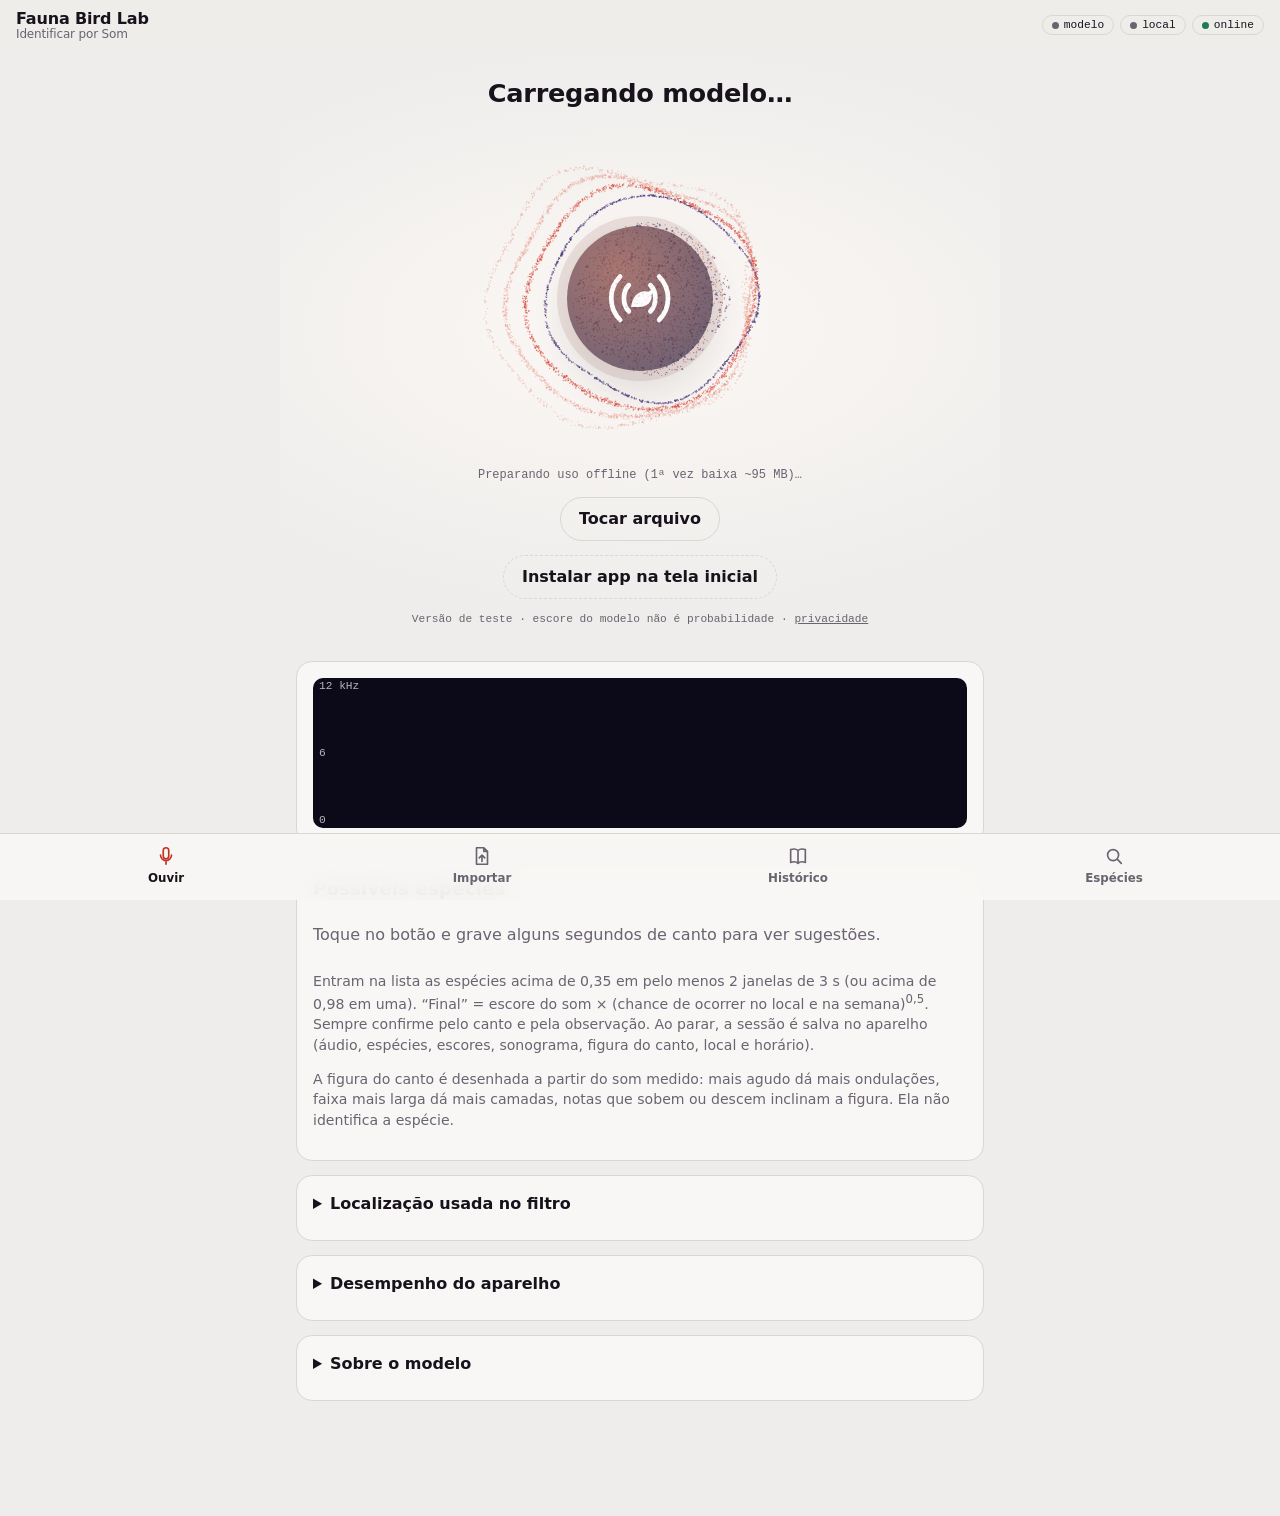
==== app/index.html @ 76ce2ef9 "Arquivos publicados sem conversão de fim de linha Co-Authored-By: Claude Opus 5.5 <noreply@anthropic" ====
<!doctype html>
<html lang="pt-BR">
<head>
<meta charset="utf-8">
<meta name="viewport" content="width=device-width, initial-scale=1, viewport-fit=cover">
<meta name="theme-color" content="#04060A" media="(prefers-color-scheme: dark)">
<meta name="theme-color" content="#EEEDEB" media="(prefers-color-scheme: light)">
<title>Fauna Bird Lab</title>
<link rel="manifest" href="manifest.webmanifest">
<link rel="icon" href="icone.svg" type="image/svg+xml">
<link rel="apple-touch-icon" href="icone-192.png">
<link rel="stylesheet" href="app.css">
</head>
<body>
<svg width="0" height="0" style="position:absolute" aria-hidden="true">
  <defs>
    <symbol id="marca" viewBox="0 0 64 64"><g fill="none" stroke="currentColor" stroke-width="4.4" stroke-linecap="round"><path d="M22 44c-6-6-6-18 0-24"/><path d="M14 52C3 41 3 23 14 12"/><path d="M42 20c6 6 6 18 0 24"/><path d="M50 12c11 11 11 29 0 40"/></g><path d="M25 36c2-8 9-12 15-10l5-3-2 6c1 6-4 11-11 11h-8z" fill="currentColor"/></symbol>
    <symbol id="i-ouvir" viewBox="0 0 24 24"><path d="M12 3a3 3 0 0 0-3 3v6a3 3 0 0 0 6 0V6a3 3 0 0 0-3-3zM6 11a6 6 0 0 0 12 0M12 17v4" fill="none" stroke="currentColor" stroke-width="1.8" stroke-linecap="round"/></symbol>
    <symbol id="i-arq" viewBox="0 0 24 24"><path d="M6 3h8l4 4v14H6zM14 3v4h4M9 14l3-3 3 3M12 11v7" fill="none" stroke="currentColor" stroke-width="1.8" stroke-linecap="round" stroke-linejoin="round"/></symbol>
    <symbol id="i-livro" viewBox="0 0 24 24"><path d="M4 5c3-1 6-1 8 1 2-2 5-2 8-1v14c-3-1-6-1-8 1-2-2-5-2-8-1zM12 6v14" fill="none" stroke="currentColor" stroke-width="1.8" stroke-linejoin="round"/></symbol>
    <symbol id="i-busca" viewBox="0 0 24 24"><circle cx="11" cy="11" r="6" fill="none" stroke="currentColor" stroke-width="1.8"/><path d="M16 16l4 4" stroke="currentColor" stroke-width="1.8" stroke-linecap="round"/></symbol>
  </defs>
</svg>

<header class="topo">
  <div class="nome">Fauna Bird Lab<small id="subtitulo">Identificar por Som</small></div>
  <div class="chips">
    <span class="chip" id="chip-modelo"><i></i>modelo</span>
    <span class="chip" id="chip-local"><i></i>local</span>
    <span class="chip" id="chip-rede"><i></i>rede</span>
  </div>
</header>

<main>
  <!-- ============ OUVIR ============ -->
  <div class="aba" id="aba-som">
    <section class="ouvir">
      <p class="chamada" id="chamada">Carregando modelo…</p>
      <p class="palpite" id="palpite" aria-live="polite"></p>
      <div class="orbe" id="orbe">
        <canvas id="figura" aria-hidden="true"></canvas>
        <span class="anel-o"></span><span class="anel-o"></span><span class="anel-o"></span>
        <button class="bt-ouvir" id="btn-gravar" disabled aria-label="Carregando modelo…">
          <svg class="ic-marca" aria-hidden="true"><use href="#marca"/></svg>
          <span class="ic-parar" aria-hidden="true"></span>
        </button>
      </div>
      <p class="estado mono" id="estado">—</p>
      <p class="salvo" id="salvo" hidden></p>
      <div class="controles centro">
        <label class="btn" id="btn-arquivo">Tocar arquivo<input type="file" id="arquivo" accept="audio/*,video/*" hidden></label>
      </div>
      <button class="btn instalar" id="btn-instalar" hidden>Instalar app na tela inicial</button>
      <p class="aviso-exp">Versão de teste · escore do modelo não é probabilidade · <a href="privacidade.html">privacidade</a></p>
    </section>

    <section class="cartao">
      <div class="espectro">
        <canvas id="espectro" aria-label="Espectrograma ao vivo, 0 a 12 kHz"></canvas>
        <div class="eixo"><span>12 kHz</span><span>6</span><span>0</span></div>
      </div>
    </section>

    <section class="cartao">
      <h2>Possíveis espécies</h2>
      <ol class="lista" id="lista"><li class="vazio">Toque no botão e grave alguns segundos de canto para ver sugestões.</li></ol>
      <p class="suave">Entram na lista as espécies acima de 0,35 em pelo menos 2 janelas de 3 s (ou acima de 0,98 em uma).
        “Final” = escore do som × (chance de ocorrer no local e na semana)<sup>0,5</sup>. Sempre confirme pelo canto e pela observação.
        Ao parar, a sessão é salva no aparelho (áudio, espécies, escores, sonograma, figura do canto, local e horário).</p>
      <p class="suave">A figura do canto é desenhada a partir do som medido: mais agudo dá mais ondulações, faixa mais larga dá mais camadas,
        notas que sobem ou descem inclinam a figura. Ela não identifica a espécie.</p>
    </section>
  </div>

  <!-- ============ IMPORTAR ============ -->
  <div class="aba" id="aba-importar" hidden>
    <section class="cartao">
      <h2>Importar gravações</h2>
      <p class="suave">MP3, WAV, M4A, FLAC (e outros que o navegador abrir). Cada arquivo é convertido para 32 kHz mono,
        analisado em janelas de 3 s (passo 1 s) e salvo no histórico. Se o nome do arquivo tiver o nome científico
        (ex.: <span class="mono">Pitangus_sulphuratus_XC248804.mp3</span>) ou o nome popular, ele vira o <b>rótulo provisório</b>
        e entra no cálculo de TOP-1/3/5.</p>
      <div class="controles">
        <label class="btn primario grande">Escolher arquivos<input type="file" id="importar" accept="audio/*,.mp3,.wav,.m4a,.flac,.ogg,.opus" multiple hidden></label>
      </div>
      <p class="estado mono" id="estado-importar">—</p>
    </section>
    <section class="cartao" id="relatorio" hidden>
      <h2>Relatório</h2>
      <div id="metricas"></div>
      <div class="tabela"><table id="tabela-relatorio"></table></div>
      <div class="controles">
        <button class="btn" id="btn-csv">Baixar CSV</button>
        <button class="btn" id="btn-json">Baixar JSON</button>
        <button class="btn" id="btn-relatorio-todos">Somar todos os importados</button>
      </div>
    </section>
  </div>

  <!-- ============ HISTÓRICO ============ -->
  <div class="aba" id="aba-historico" hidden>
    <section class="cartao" id="detalhe" hidden></section>
    <section class="cartao">
      <h2>Sessões salvas</h2>
      <p class="suave" id="espaco">—</p>
      <button class="btn" id="btn-planilha">Exportar para a planilha Merlin × Bird Lab (CSV)</button>
      <ol class="historico" id="historico"></ol>
    </section>
  </div>

  <!-- ============ ESPÉCIES ============ -->
  <div class="aba" id="aba-especies" hidden>
    <section class="cartao">
      <h2>Espécies</h2>
      <input id="busca-especie" class="busca" type="search" placeholder="nome popular ou científico (ex.: bem-te-vi)" autocomplete="off">
      <ul class="resultados" id="resultados-busca"></ul>
      <p class="suave">Fotos e sons de fontes abertas (iNaturalist e Wikimedia Commons), sempre com autor e licença.
        As fichas abertas com internet ficam guardadas para usar sem sinal. WikiAves e xeno-canto abrem no site deles.</p>
    </section>
    <section class="cartao" id="ficha-especie" hidden></section>
  </div>

  <details class="cartao">
    <summary>Localização usada no filtro</summary>
    <p id="local-texto" class="suave">—</p>
    <div class="linha">
      <label>Latitude <input id="lat" inputmode="decimal" placeholder="-16.68"></label>
      <label>Longitude <input id="lon" inputmode="decimal" placeholder="-49.25"></label>
    </div>
    <div class="linha">
      <button class="btn" id="btn-gps">Usar GPS</button>
      <button class="btn" id="btn-manual">Usar estes valores</button>
      <button class="btn" id="btn-sem-local">Sem filtro de local</button>
    </div>
  </details>

  <details class="cartao" id="cartao-desempenho">
    <summary>Desempenho do aparelho</summary>
    <p class="suave">Mede quanto tempo o modelo leva por janela de 3 s neste aparelho (ao vivo e importando), a memória e o espaço usados.
      Usa som sintético: mede velocidade, não acerto. Leva cerca de 1 minuto; deixe a tela ligada.</p>
    <div class="controles">
      <button class="btn primario" id="btn-medir">Medir agora</button>
      <button class="btn" id="btn-medir-copiar" hidden>Copiar resultado</button>
      <button class="btn" id="btn-medir-baixar" hidden>Baixar JSON</button>
    </div>
    <p class="estado mono" id="estado-medir">—</p>
    <div class="tabela"><table id="tabela-medir"></table></div>
  </details>

  <details class="cartao">
    <summary>Sobre o modelo</summary>
    <p class="suave">BirdNET+ V3.0-preview3.1 (9.789 espécies) e Geomodelo V3.0.4 · K. Lisa Yang Center for Conservation
      Bioacoustics (Cornell) e Chemnitz University of Technology · pesos sob Apache-2.0, distribuídos no
      <a href="https://github.com/birdnet-team/birdnet-live-app">birdnet-live-app</a>. Nomes em português da taxonomia do mesmo projeto.
      Roda no aparelho com ONNX Runtime Web (MIT); nenhum som sai do celular sem você mandar.</p>
    <p class="suave">Fauna Bird Lab · versão de teste <span id="versao-app"></span> · <a href="privacidade.html">Aviso de privacidade</a> ·
      <a href="creditos.html">Créditos e licenças</a> · contato: agrofort.projetos@gmail.com</p>
  </details>
</main>

<nav class="abas" role="tablist">
  <button role="tab" data-aba="som" aria-selected="true"><svg aria-hidden="true"><use href="#i-ouvir"/></svg>Ouvir</button>
  <button role="tab" data-aba="importar" aria-selected="false"><svg aria-hidden="true"><use href="#i-arq"/></svg>Importar</button>
  <button role="tab" data-aba="historico" aria-selected="false"><svg aria-hidden="true"><use href="#i-livro"/></svg>Histórico</button>
  <button role="tab" data-aba="especies" aria-selected="false"><svg aria-hidden="true"><use href="#i-busca"/></svg>Espécies</button>
</nav>
<dialog id="envio-pesquisa" class="dialogo"></dialog>
<script type="module" src="app.js"></script>
</body>
</html>
---- app/app.css ----
/* Fauna Bird Lab 0.6 · tela de um botão e figura do canto.
   Escuro (padrão) = noite de campo: partículas ciano e ouro sobre preto, bom para tela OLED.
   Claro = papel com orbitais: vermelho e violeta. Fontes do sistema (o app roda offline). */
:root {
  --fundo: #04060A; --cartao: #0B1018; --cartao2: #101826; --borda: #1B2636; --texto: #E4ECF5; --suave: #8494AA;
  --pri: #2F7BF0; --pri2: #0B3DB5; --vivo: #4FD2F2; --sobre-pri: #FFFFFF;
  --ok: #5FD39A; --aviso: #E8C45C; --iris: #F07A5E;
  --p1: #2C63E0; --p2: #4FD2F2; --p3: #E8C45C; --modo: escuro;
  --halo-a: #0C2C72; --halo-b: #04060A; --sombra: rgba(0,0,0,.55);
  --raio: 16px;
  --f-titulo: "Segoe UI Variable Display", "SF Pro Display", "Roboto Flex", system-ui, sans-serif;
  --f-texto: system-ui, "Segoe UI", Roboto, sans-serif;
  --f-mono: ui-monospace, "Cascadia Mono", "Roboto Mono", Consolas, monospace;
  color-scheme: dark;
}
@media (prefers-color-scheme: light) {
  :root {
    --fundo: #EEEDEB; --cartao: #F8F7F5; --cartao2: #F1EEEA; --borda: #DAD6D1; --texto: #17121B; --suave: #6A6370;
    --pri: #D8392B; --pri2: #3A2470; --vivo: #C2321F; --sobre-pri: #FFFFFF;
    --ok: #1F7A55; --aviso: #8A6410; --iris: #B8321F;
    --p1: #E5826F; --p2: #D8392B; --p3: #3A2470; --modo: claro;
    --halo-a: #FBF7F4; --halo-b: #EEEDEB; --sombra: rgba(40,20,30,.16);
    color-scheme: light;
  }
}
* { box-sizing: border-box; }
body { margin: 0; background: var(--fundo); color: var(--texto); font: 16px/1.45 var(--f-texto);
  padding-bottom: calc(76px + env(safe-area-inset-bottom, 0px)); }
button, input, select, textarea { font: inherit; color: inherit; }
:focus-visible { outline: 3px solid var(--vivo); outline-offset: 2px; }
.mono { font-family: var(--f-mono); font-size: .85em; }
h2 { font-family: var(--f-titulo); font-size: 1.15rem; font-weight: 700; margin: 0 0 .6em; }
a { color: var(--vivo); }

/* topo */
header.topo { display: flex; align-items: center; gap: 10px; padding: calc(10px + env(safe-area-inset-top, 0px)) 16px 10px;
  background: color-mix(in srgb, var(--fundo) 86%, transparent); backdrop-filter: blur(10px); position: sticky; top: 0; z-index: 5; }
header.topo .nome { font-family: var(--f-titulo); font-weight: 800; line-height: 1.1; letter-spacing: -.01em; white-space: nowrap; }
header.topo .nome small { display: block; font-family: var(--f-texto); font-weight: 400; font-size: .75rem; color: var(--suave); }
.chips { margin-left: auto; display: flex; gap: 6px; flex-wrap: wrap; justify-content: flex-end; }
.chip { font: .7rem var(--f-mono); display: inline-flex; align-items: center; gap: 5px; padding: 3px 9px; border-radius: 99px;
  border: 1px solid var(--borda); color: var(--texto); }
.chip i { width: 7px; height: 7px; border-radius: 50%; background: var(--suave); }
.chip.ok i { background: var(--ok); } .chip.aviso i { background: var(--aviso); } .chip.erro i { background: var(--iris); }

main { max-width: 720px; margin: 0 auto; padding: 4px 16px 24px; }
.cartao { background: var(--cartao); border: 1px solid var(--borda); border-radius: var(--raio); padding: 16px; margin-bottom: 14px; }
summary { cursor: pointer; font-weight: 600; min-height: 32px; }
.suave { color: var(--suave); font-size: .88rem; }

/* ===== tela Ouvir ===== */
.ouvir { display: flex; flex-direction: column; align-items: center; gap: 4px; padding: 18px 0 22px; margin: 0 -16px 14px;
  background: radial-gradient(110% 70% at 50% 46%, var(--halo-a), var(--halo-b) 72%); }
.chamada { font: 800 1.6rem/1.15 var(--f-titulo); letter-spacing: -.01em; text-align: center; margin: 6px 16px 0; text-wrap: balance; }
.palpite { font: .82rem var(--f-mono); color: var(--vivo); min-height: 1.3em; margin: 0 16px; text-align: center; }
.orbe { position: relative; width: min(330px, 92vw); aspect-ratio: 1; display: flex; align-items: center; justify-content: center; }
.orbe canvas { position: absolute; inset: -6%; width: 112%; height: 112%; pointer-events: none; }
.bt-ouvir { position: relative; width: 44%; aspect-ratio: 1; border-radius: 50%; border: 0; cursor: pointer;
  background: radial-gradient(circle at 35% 30%, var(--pri), var(--pri2)); color: var(--sobre-pri);
  display: flex; align-items: center; justify-content: center;
  box-shadow: 0 0 0 10px color-mix(in srgb, var(--pri) 18%, transparent), 0 18px 40px var(--sombra);
  transition: transform .35s cubic-bezier(.3,.7,.2,1); -webkit-tap-highlight-color: transparent; }
.bt-ouvir:hover { transform: scale(1.04); }
.bt-ouvir:disabled { cursor: wait; filter: saturate(.4); opacity: .75; }
.bt-ouvir .ic-marca { width: 52%; height: 52%; }
.bt-ouvir .ic-parar { display: none; width: 28%; height: 28%; border-radius: 6px; background: currentColor; }
.bt-ouvir.parar .ic-marca { display: none; }
.bt-ouvir.parar .ic-parar { display: block; }
.orbe.ouvindo .bt-ouvir { animation: pulsa 1.1s ease-in-out infinite; }
@keyframes pulsa { 50% { transform: scale(.94); } }
.anel-o { position: absolute; left: 28%; top: 28%; width: 44%; height: 44%; border-radius: 50%; border: 1.5px solid var(--vivo);
  opacity: 0; pointer-events: none; }
.orbe.ouvindo .anel-o { animation: onda 2.2s ease-out infinite; }
.orbe.ouvindo .anel-o:nth-of-type(2) { animation-delay: .73s; }
.orbe.ouvindo .anel-o:nth-of-type(3) { animation-delay: 1.46s; }
@keyframes onda { 0% { opacity: .8; transform: scale(1); } 100% { opacity: 0; transform: scale(2.1); } }
.ouvir .estado { text-align: center; margin: 0 16px; font-size: .75rem; }
.ouvir .salvo { text-align: center; margin: 4px 16px 0; }
.controles.centro { justify-content: center; margin-top: 8px; }
.aviso-exp { font: .7rem var(--f-mono); color: var(--suave); margin: 10px 16px 0; text-align: center; }

.espectro { position: relative; height: 150px; border-radius: 10px; overflow: hidden; }
.espectro canvas { width: 100%; height: 100%; display: block; }
.eixo { position: absolute; top: 0; bottom: 0; left: 6px; display: flex; flex-direction: column; justify-content: space-between;
  font: .7rem var(--f-mono); color: rgba(255,255,255,.7); padding: 2px 0; pointer-events: none; }

.controles { display: flex; gap: 10px; margin-top: 12px; flex-wrap: wrap; }
.btn { border: 1.5px solid var(--borda); background: transparent; color: var(--texto); border-radius: 999px; padding: 9px 18px;
  font-weight: 600; cursor: pointer; min-height: 44px; display: inline-flex; align-items: center; justify-content: center; }
.btn:hover { border-color: var(--suave); }
.btn.primario { background: var(--pri); border-color: var(--pri); color: var(--sobre-pri); }
.btn.grande { flex: 1; font-size: 1.05rem; }
.btn.parar { background: var(--iris); border-color: var(--iris); }
.btn:disabled { opacity: .55; cursor: wait; }
.estado { margin: 10px 0 0; color: var(--suave); min-height: 1.3em; }

/* lista de espécies */
.lista { list-style: none; margin: 0; padding: 0; }
.lista li { display: grid; grid-template-columns: 1fr auto; gap: 2px 10px; padding: 10px 0; border-top: 1px solid var(--borda); }
.lista li:first-child { border-top: 0; }
.lista li:first-child:not(.vazio) .nome { font: 800 1.3rem var(--f-titulo); }
.lista li:first-child:not(.vazio) .escore { color: var(--vivo); }
.lista .vazio { display: block; color: var(--suave); }
.lista .nome { font-weight: 700; }
.lista .cient { font-style: italic; color: var(--suave); font-size: .9rem; grid-column: 1; }
.lista .escore { grid-row: 1 / span 2; grid-column: 2; text-align: right; font: 600 1.1rem var(--f-mono); font-variant-numeric: tabular-nums; }
.lista .barra { grid-column: 1 / -1; height: 6px; background: var(--borda); border-radius: 3px; overflow: hidden; }
.lista .barra b { display: block; height: 100%; background: linear-gradient(90deg, var(--p1), var(--p2)); border-radius: 3px; }
.lista .detalhe { grid-column: 1 / -1; font-size: .78rem; color: var(--suave); }
.lista .ativa .nome::after { content: "ouvindo agora"; margin-left: 8px; font: 600 .68rem var(--f-texto); color: var(--fundo);
  background: var(--vivo); padding: 1px 7px; border-radius: 99px; vertical-align: middle; }
.lista .fora .detalhe { color: var(--iris); }

.linha { display: flex; gap: 10px; flex-wrap: wrap; margin-top: 8px; }
.linha label { display: flex; flex-direction: column; font-size: .85rem; flex: 1; min-width: 130px; }
.linha input { padding: 8px; border: 1px solid var(--borda); border-radius: 10px; background: var(--fundo); }

/* abas: barra de ícones no rodapé */
.abas { position: fixed; left: 0; right: 0; bottom: 0; z-index: 6; display: flex;
  background: color-mix(in srgb, var(--cartao) 92%, transparent); backdrop-filter: blur(12px); border-top: 1px solid var(--borda);
  padding: 6px max(8px, env(safe-area-inset-right, 0px)) calc(8px + env(safe-area-inset-bottom, 0px)) max(8px, env(safe-area-inset-left, 0px)); }
.abas button { flex: 1; min-height: 52px; border: 0; background: none; cursor: pointer; color: var(--suave);
  display: flex; flex-direction: column; align-items: center; justify-content: center; gap: 3px; font-size: .74rem; font-weight: 600; }
.abas button svg { width: 22px; height: 22px; }
.abas button[aria-selected="true"] { color: var(--texto); }
.abas button[aria-selected="true"] svg { color: var(--vivo); }
.salvo { margin: 8px 0 0; font-size: .9rem; }

/* relatório */
.tabela { overflow-x: auto; margin: 10px 0; }
table { border-collapse: collapse; width: 100%; font-size: .85rem; }
th, td { border-bottom: 1px solid var(--borda); padding: 6px 8px; text-align: left; vertical-align: top; }
th { color: var(--suave); font-weight: 600; }
table.metricas { margin: 8px 0; }
.falha { color: var(--iris); }

/* histórico */
.historico { list-style: none; margin: 0; padding: 0; }
.historico li { border-top: 1px solid var(--borda); }
.historico li:first-child { border-top: 0; }
.historico .vazio { color: var(--suave); padding: 8px 0; }
.historico .item { width: 100%; text-align: left; background: none; border: 0; padding: 10px 0; cursor: pointer; display: grid; gap: 2px; min-height: 44px; }
.historico .item.com-figura { grid-template-columns: 56px minmax(0, 1fr); column-gap: 12px; }
.historico .item.com-figura > span { grid-column: 2; }
.historico .mini { grid-row: 1 / span 3; width: 56px; height: 56px; border-radius: 14px; background: var(--fundo); align-self: center; }
.historico .quando { font-size: .8rem; color: var(--suave); }
.historico .nome { font-weight: 700; }
.figura-sessao { background: var(--fundo); border-radius: 12px; margin-bottom: 10px; padding-bottom: 6px; }
.figura-sessao canvas { width: 100%; height: 220px; display: block; }
.figura-sessao p { margin: 0 12px; }
.sonograma { width: 100%; height: 140px; object-fit: fill; border: 1px solid var(--borda); border-radius: 10px; display: block; image-rendering: auto; }
#detalhe audio { width: 100%; margin: 10px 0; }

.btn.instalar { margin-top: 10px; border-style: dashed; }

/* ficha de campo */
.ficha { border-top: 1px solid var(--borda); margin-top: 12px; padding-top: 10px; display: grid; gap: 8px; }
.ficha h3 { font-family: var(--f-titulo); margin: 0; font-size: 1rem; }
.ficha label { display: flex; flex-direction: column; font-size: .85rem; gap: 3px; flex: 1; min-width: 140px; }
.ficha input, .ficha textarea, .ficha select { padding: 8px; border: 1px solid var(--borda); border-radius: 10px; background: var(--fundo); min-height: 40px; }
.ficha .linha { margin-top: 0; }
#btn-planilha { margin-bottom: 8px; }

/* espécies */
.busca { width: 100%; padding: 10px 14px; border: 1px solid var(--borda); border-radius: 999px; background: var(--fundo); min-height: 44px; }
.resultados { list-style: none; margin: 6px 0 0; padding: 0; }
.resultados li button { width: 100%; text-align: left; background: none; border: 0; border-top: 1px solid var(--borda); padding: 9px 2px; cursor: pointer; min-height: 44px; }
.resultados i { color: var(--suave); }
[data-especie] { cursor: pointer; text-decoration: underline dotted; text-underline-offset: 3px; }
.fotos { display: flex; gap: 10px; overflow-x: auto; padding-bottom: 6px; scroll-snap-type: x mandatory; }
.fotos figure { margin: 0; flex: 0 0 78%; max-width: 320px; scroll-snap-align: start; }
.fotos img { width: 100%; aspect-ratio: 4 / 3; object-fit: cover; border-radius: 10px; background: var(--borda); display: block; }
.fotos figcaption, .credito { font-size: .74rem; color: var(--suave); margin-top: 3px; }
.sons { list-style: none; margin: 0; padding: 0; }
.sons li { border-top: 1px solid var(--borda); padding: 8px 0; }
.sons audio { width: 100%; height: 40px; }
.selo { display: inline-block; font-size: .7rem; padding: 1px 6px; border-radius: 99px; border: 1px solid var(--borda); margin-left: 4px; }
.selo.nc { border-color: var(--aviso); color: var(--aviso); }
.semelhanca { font: 600 1rem var(--f-mono); float: right; }
.links-externos { display: flex; gap: 8px; flex-wrap: wrap; margin-top: 10px; }
.links-externos a { font-size: .9rem; }

@media (prefers-reduced-motion: reduce) { * { animation: none !important; transition: none !important; } }

/* envio para a pesquisa (diálogo) */
.aviso-exp a { color: inherit; }
.dialogo { border: 1px solid var(--borda); border-radius: 14px; background: var(--cartao); color: var(--texto); max-width: 560px; width: calc(100% - 32px); padding: 16px; }
.dialogo::backdrop { background: rgba(0, 0, 0, .6); }
.ficha .marca { flex-direction: row; align-items: flex-start; gap: 8px; font-size: .9rem; }
.ficha .marca input { min-height: auto; margin-top: 3px; }
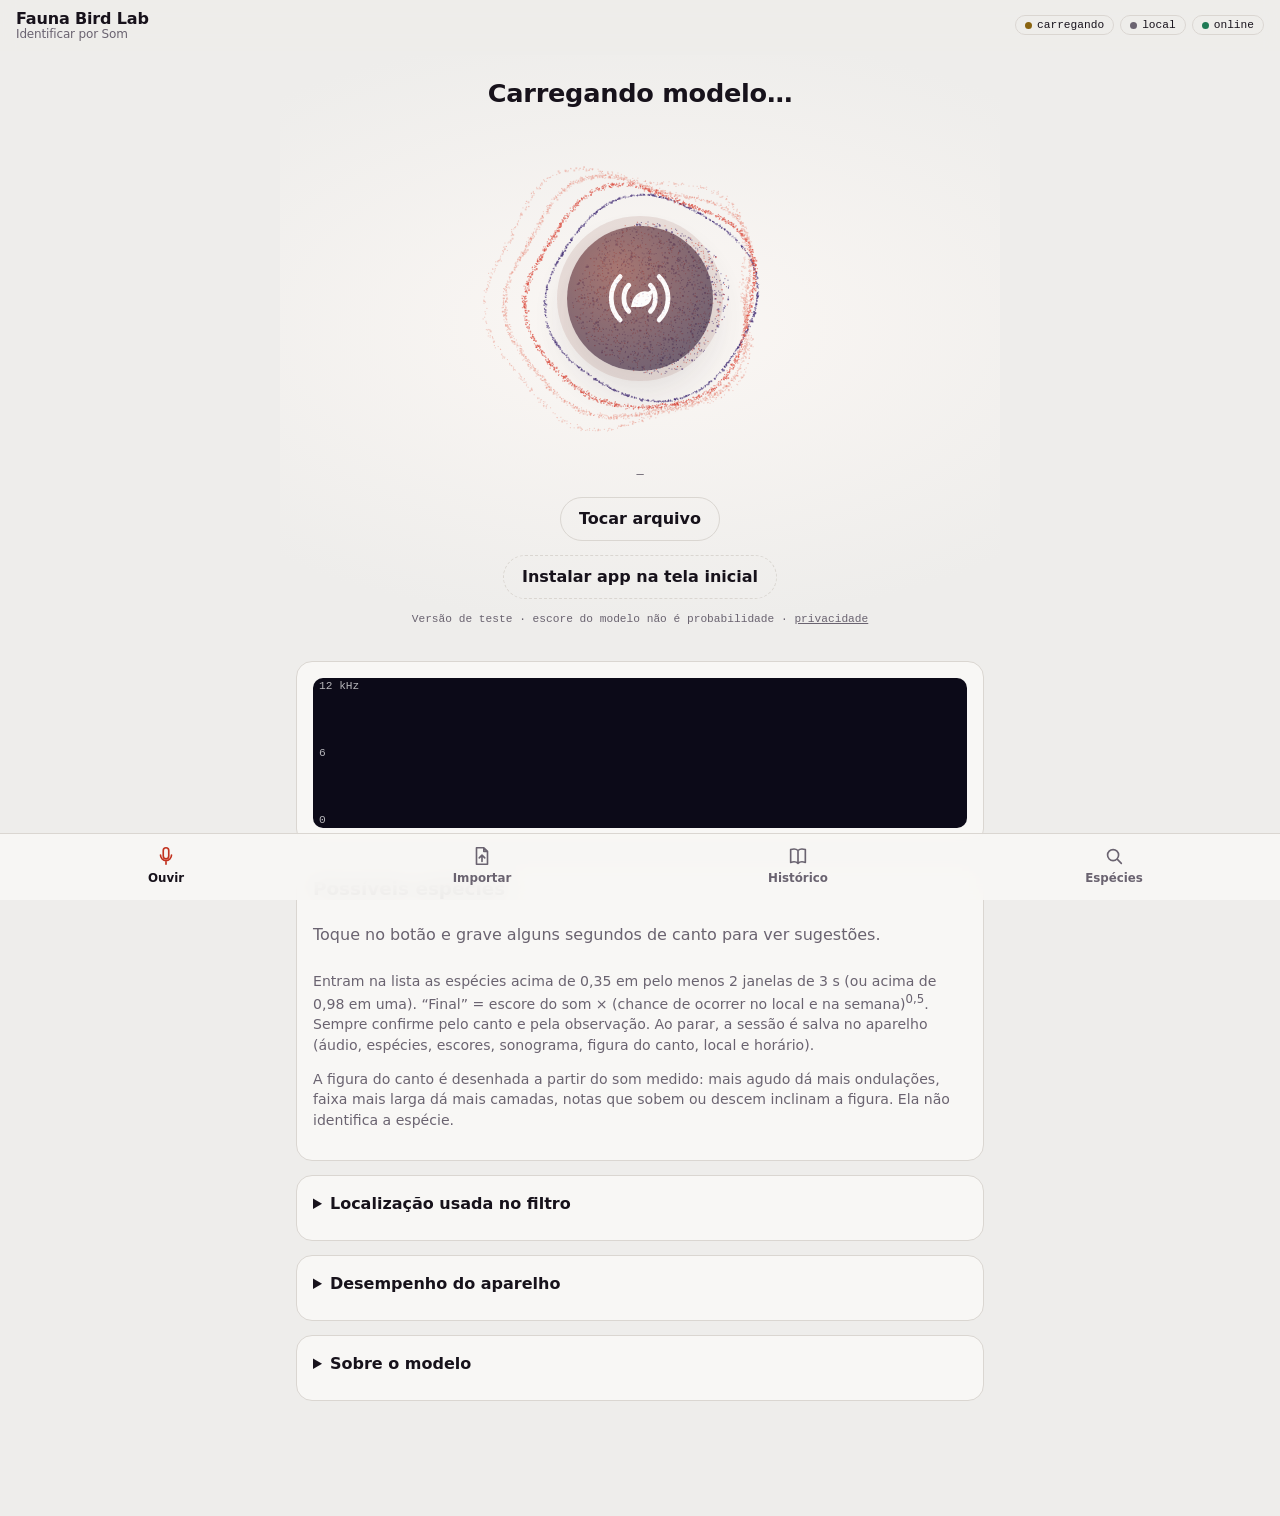
==== commit 9901bc94: "Fauna Bird Lab 0.6.2: atualização automática e abertura sem service worker - O app procura versão no" ====
--- a/app/index.html
+++ b/app/index.html
@@ -158,6 +158,11 @@
   </details>
 </main>
 
+<div class="faixa-versao" id="faixa-versao" role="status" hidden>
+  <span>Versão nova pronta. Entra quando você terminar.</span>
+  <button class="btn primario" id="btn-atualizar">Atualizar agora</button>
+</div>
+
 <nav class="abas" role="tablist">
   <button role="tab" data-aba="som" aria-selected="true"><svg aria-hidden="true"><use href="#i-ouvir"/></svg>Ouvir</button>
   <button role="tab" data-aba="importar" aria-selected="false"><svg aria-hidden="true"><use href="#i-arq"/></svg>Importar</button>
--- a/app/app.css
+++ b/app/app.css
@@ -188,3 +188,10 @@
 .dialogo::backdrop { background: rgba(0, 0, 0, .6); }
 .ficha .marca { flex-direction: row; align-items: flex-start; gap: 8px; font-size: .9rem; }
 .ficha .marca input { min-height: auto; margin-top: 3px; }
+
+/* faixa de versão nova (atualização automática) */
+.faixa-versao { position: fixed; left: 12px; right: 12px; bottom: calc(80px + env(safe-area-inset-bottom, 0px)); z-index: 7;
+  display: flex; gap: 12px; align-items: center; justify-content: space-between; flex-wrap: wrap;
+  background: var(--cartao2); border: 1px solid var(--vivo); border-radius: var(--raio); padding: 10px 12px 10px 16px;
+  box-shadow: 0 12px 30px var(--sombra); font-size: .9rem; max-width: 560px; margin: 0 auto; }
+.faixa-versao[hidden] { display: none; }
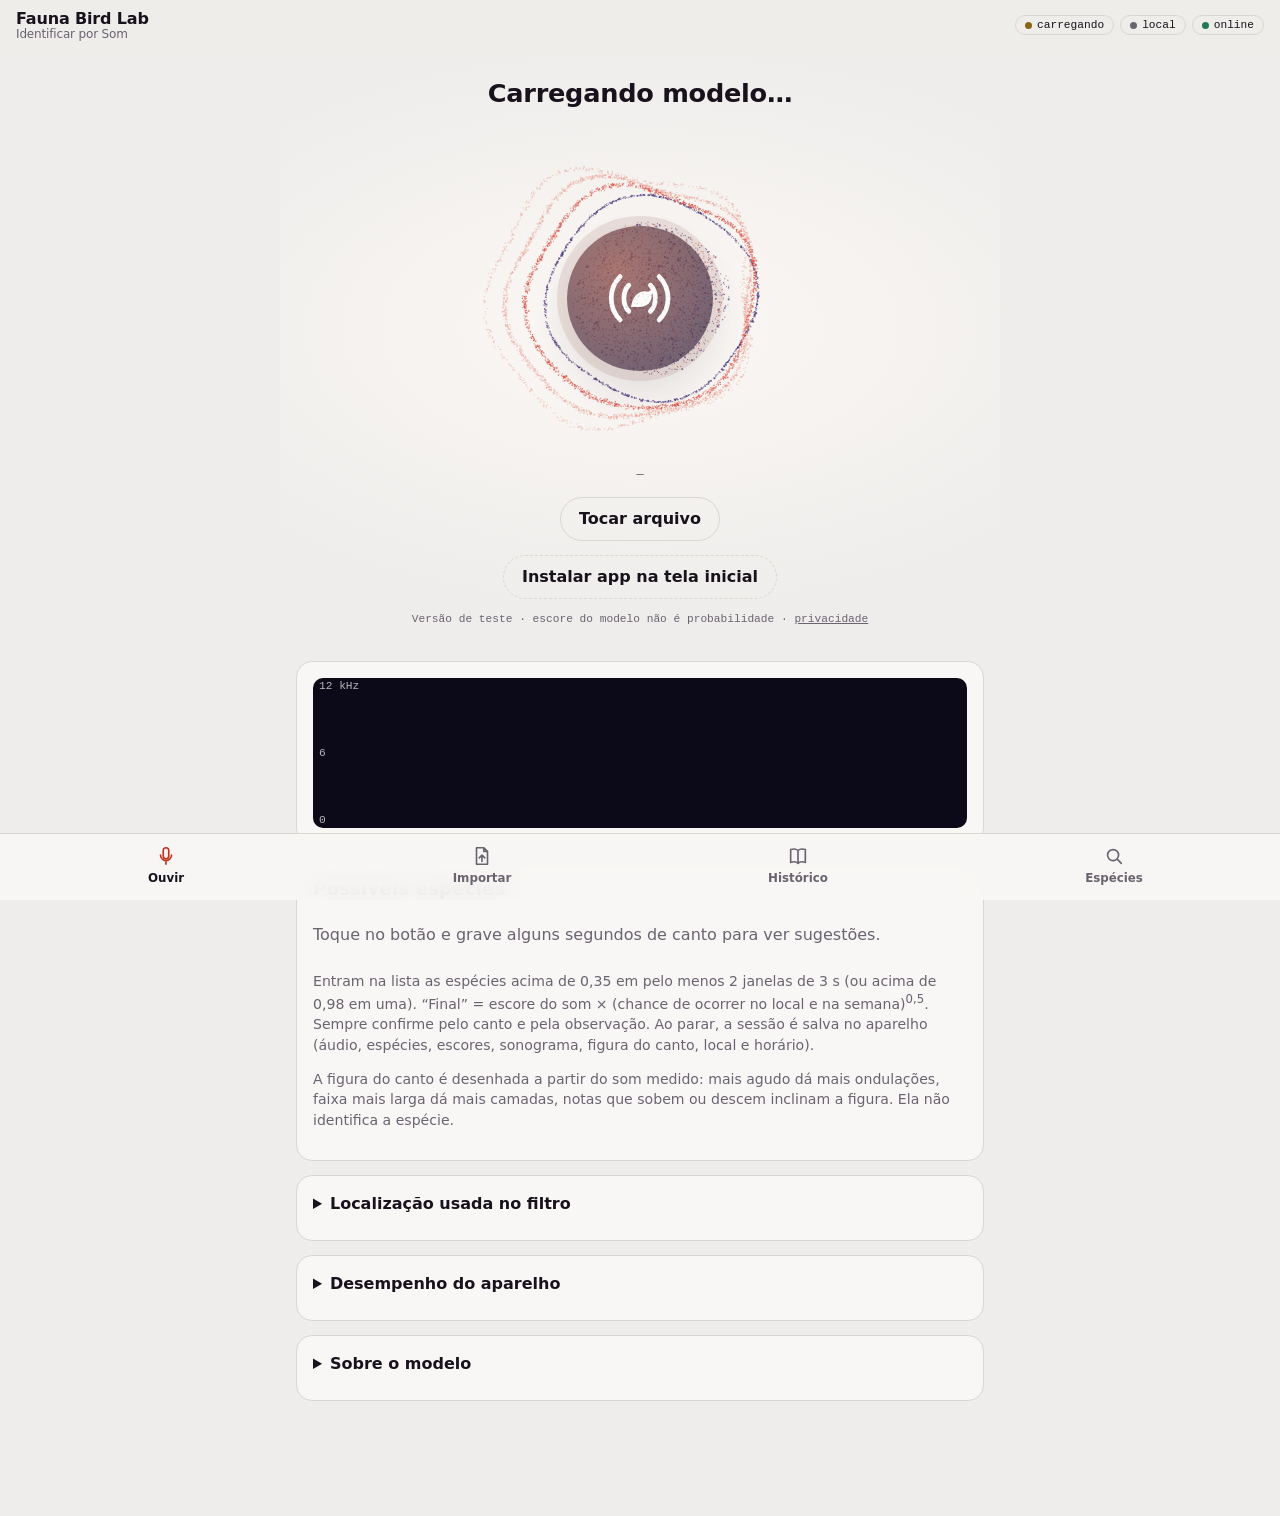
==== commit 50c46179: "Fauna Bird Lab 0.6.5: aviso de microfone mudo Na 1ª saída de campo, 5 de 14 gravações tiveram até 55" ====
--- a/app/index.html
+++ b/app/index.html
@@ -44,6 +44,10 @@
           <svg class="ic-marca" aria-hidden="true"><use href="#marca"/></svg>
           <span class="ic-parar" aria-hidden="true"></span>
         </button>
+      </div>
+      <div class="aviso-mudo" id="aviso-mudo" role="alert" hidden>
+        <b>Microfone mudo há <span id="aviso-mudo-s">0</span> s</b>
+        <span>Outro app pode estar usando o microfone (ex.: Merlin) ou o Bird Lab saiu da tela. Feche o outro app e volte para cá.</span>
       </div>
       <p class="estado mono" id="estado">—</p>
       <p class="salvo" id="salvo" hidden></p>
--- a/app/app.css
+++ b/app/app.css
@@ -195,3 +195,11 @@
   background: var(--cartao2); border: 1px solid var(--vivo); border-radius: var(--raio); padding: 10px 12px 10px 16px;
   box-shadow: 0 12px 30px var(--sombra); font-size: .9rem; max-width: 560px; margin: 0 auto; }
 .faixa-versao[hidden] { display: none; }
+
+/* aviso de microfone mudo (silêncio digital durante a escuta) */
+.aviso-mudo { display: flex; flex-direction: column; gap: 2px; margin: 8px 16px 0; padding: 10px 14px; max-width: 420px;
+  border: 1.5px solid var(--iris); border-radius: var(--raio); background: color-mix(in srgb, var(--iris) 14%, var(--fundo));
+  font-size: .86rem; text-align: center; animation: pisca-mudo 1.6s ease-in-out infinite; }
+.aviso-mudo b { color: var(--iris); font-size: 1rem; font-variant-numeric: tabular-nums; }
+.aviso-mudo[hidden] { display: none; }
+@keyframes pisca-mudo { 50% { border-color: transparent; } }
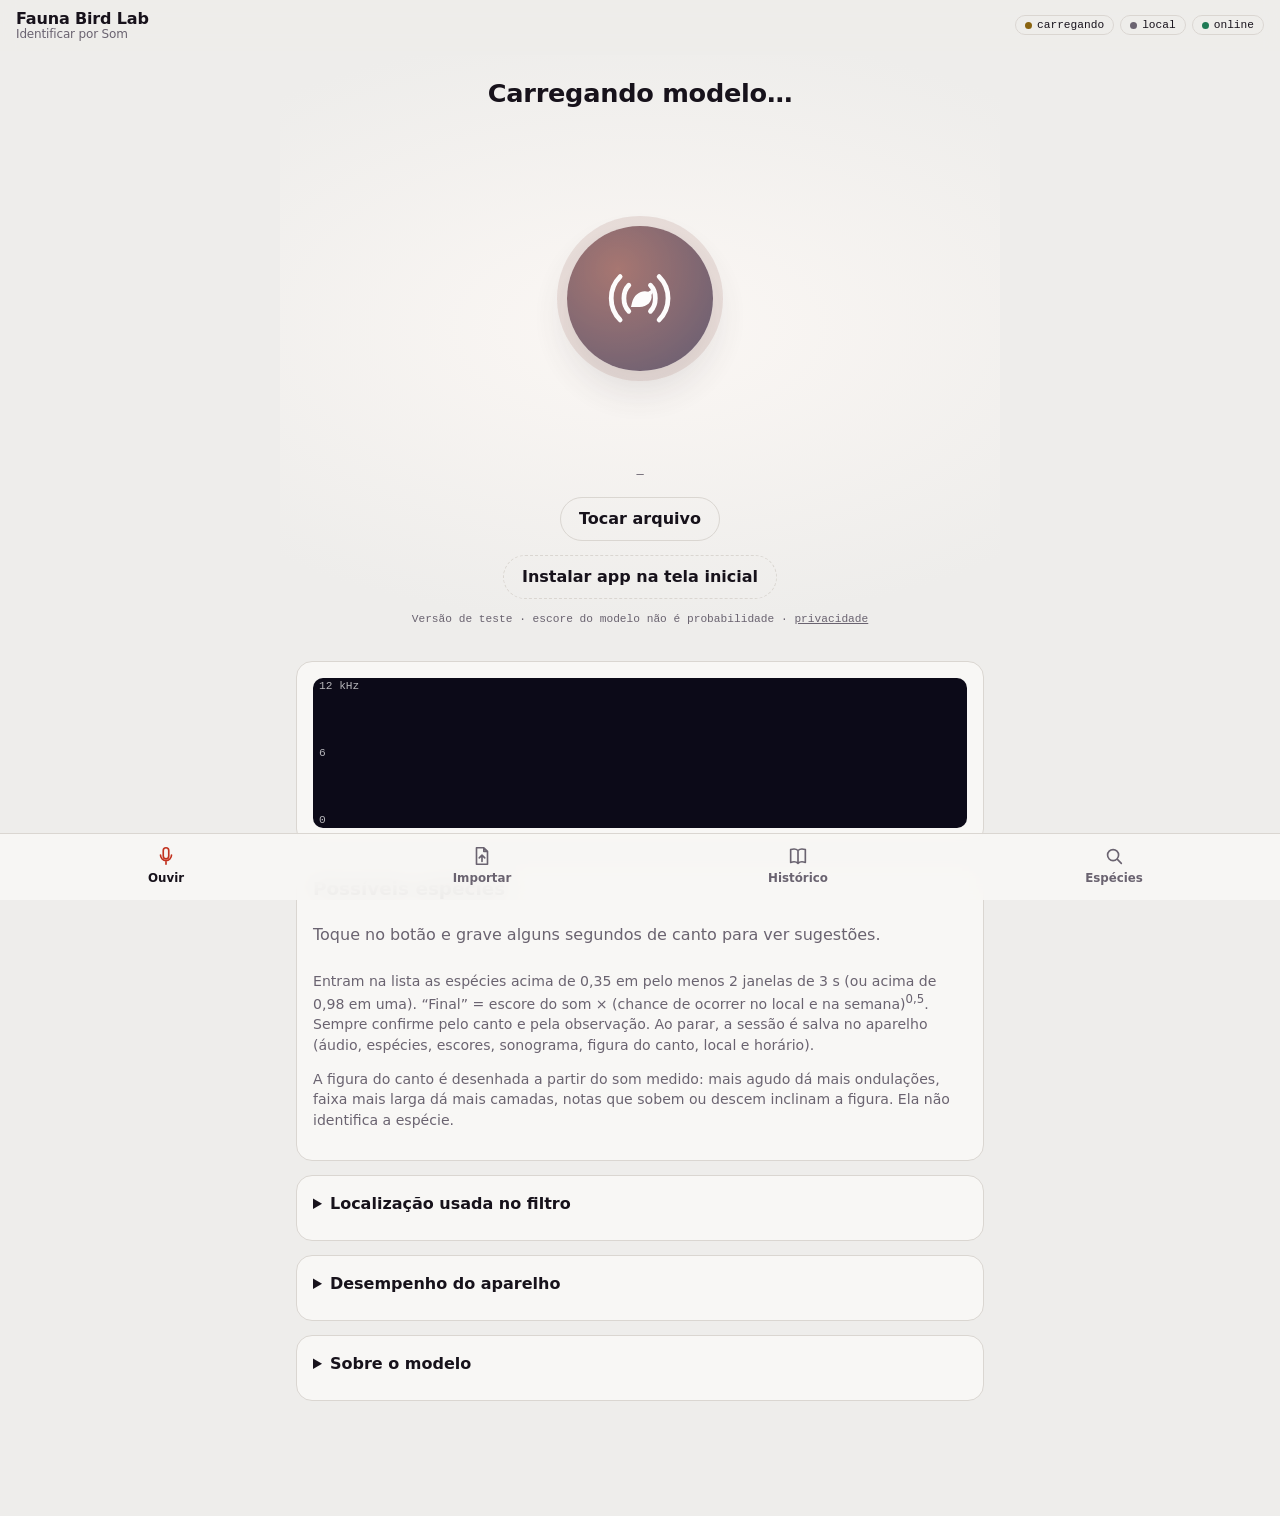
==== commit 58e28e6e: "Fauna Bird Lab 0.6.6: impressão digital de áudio (gravações repetidas) Cada sessão ganha uma impress" ====
--- a/app/index.html
+++ b/app/index.html
@@ -108,6 +108,8 @@
       <h2>Sessões salvas</h2>
       <p class="suave" id="espaco">—</p>
       <button class="btn" id="btn-planilha">Exportar para a planilha Merlin × Bird Lab (CSV)</button>
+      <button class="btn" id="btn-repetidas">Procurar gravações repetidas</button>
+      <p class="suave" id="estado-repetidas"></p>
       <ol class="historico" id="historico"></ol>
     </section>
   </div>
--- a/app/app.css
+++ b/app/app.css
@@ -188,18 +188,22 @@
 .dialogo::backdrop { background: rgba(0, 0, 0, .6); }
 .ficha .marca { flex-direction: row; align-items: flex-start; gap: 8px; font-size: .9rem; }
 .ficha .marca input { min-height: auto; margin-top: 3px; }
-
-/* faixa de versão nova (atualização automática) */
-.faixa-versao { position: fixed; left: 12px; right: 12px; bottom: calc(80px + env(safe-area-inset-bottom, 0px)); z-index: 7;
-  display: flex; gap: 12px; align-items: center; justify-content: space-between; flex-wrap: wrap;
-  background: var(--cartao2); border: 1px solid var(--vivo); border-radius: var(--raio); padding: 10px 12px 10px 16px;
-  box-shadow: 0 12px 30px var(--sombra); font-size: .9rem; max-width: 560px; margin: 0 auto; }
-.faixa-versao[hidden] { display: none; }
-
-/* aviso de microfone mudo (silêncio digital durante a escuta) */
-.aviso-mudo { display: flex; flex-direction: column; gap: 2px; margin: 8px 16px 0; padding: 10px 14px; max-width: 420px;
-  border: 1.5px solid var(--iris); border-radius: var(--raio); background: color-mix(in srgb, var(--iris) 14%, var(--fundo));
-  font-size: .86rem; text-align: center; animation: pisca-mudo 1.6s ease-in-out infinite; }
-.aviso-mudo b { color: var(--iris); font-size: 1rem; font-variant-numeric: tabular-nums; }
-.aviso-mudo[hidden] { display: none; }
-@keyframes pisca-mudo { 50% { border-color: transparent; } }
+
+/* faixa de versão nova (atualização automática) */
+.faixa-versao { position: fixed; left: 12px; right: 12px; bottom: calc(80px + env(safe-area-inset-bottom, 0px)); z-index: 7;
+  display: flex; gap: 12px; align-items: center; justify-content: space-between; flex-wrap: wrap;
+  background: var(--cartao2); border: 1px solid var(--vivo); border-radius: var(--raio); padding: 10px 12px 10px 16px;
+  box-shadow: 0 12px 30px var(--sombra); font-size: .9rem; max-width: 560px; margin: 0 auto; }
+.faixa-versao[hidden] { display: none; }
+
+/* aviso de microfone mudo (silêncio digital durante a escuta) */
+.aviso-mudo { display: flex; flex-direction: column; gap: 2px; margin: 8px 16px 0; padding: 10px 14px; max-width: 420px;
+  border: 1.5px solid var(--iris); border-radius: var(--raio); background: color-mix(in srgb, var(--iris) 14%, var(--fundo));
+  font-size: .86rem; text-align: center; animation: pisca-mudo 1.6s ease-in-out infinite; }
+.aviso-mudo b { color: var(--iris); font-size: 1rem; font-variant-numeric: tabular-nums; }
+.aviso-mudo[hidden] { display: none; }
+@keyframes pisca-mudo { 50% { border-color: transparent; } }
+
+/* impressão digital: link para outra sessão dentro de um texto */
+.link { background: none; border: 0; padding: 0; color: inherit; text-decoration: underline; cursor: pointer; font: inherit; }
+#btn-repetidas { margin-bottom: 8px; }
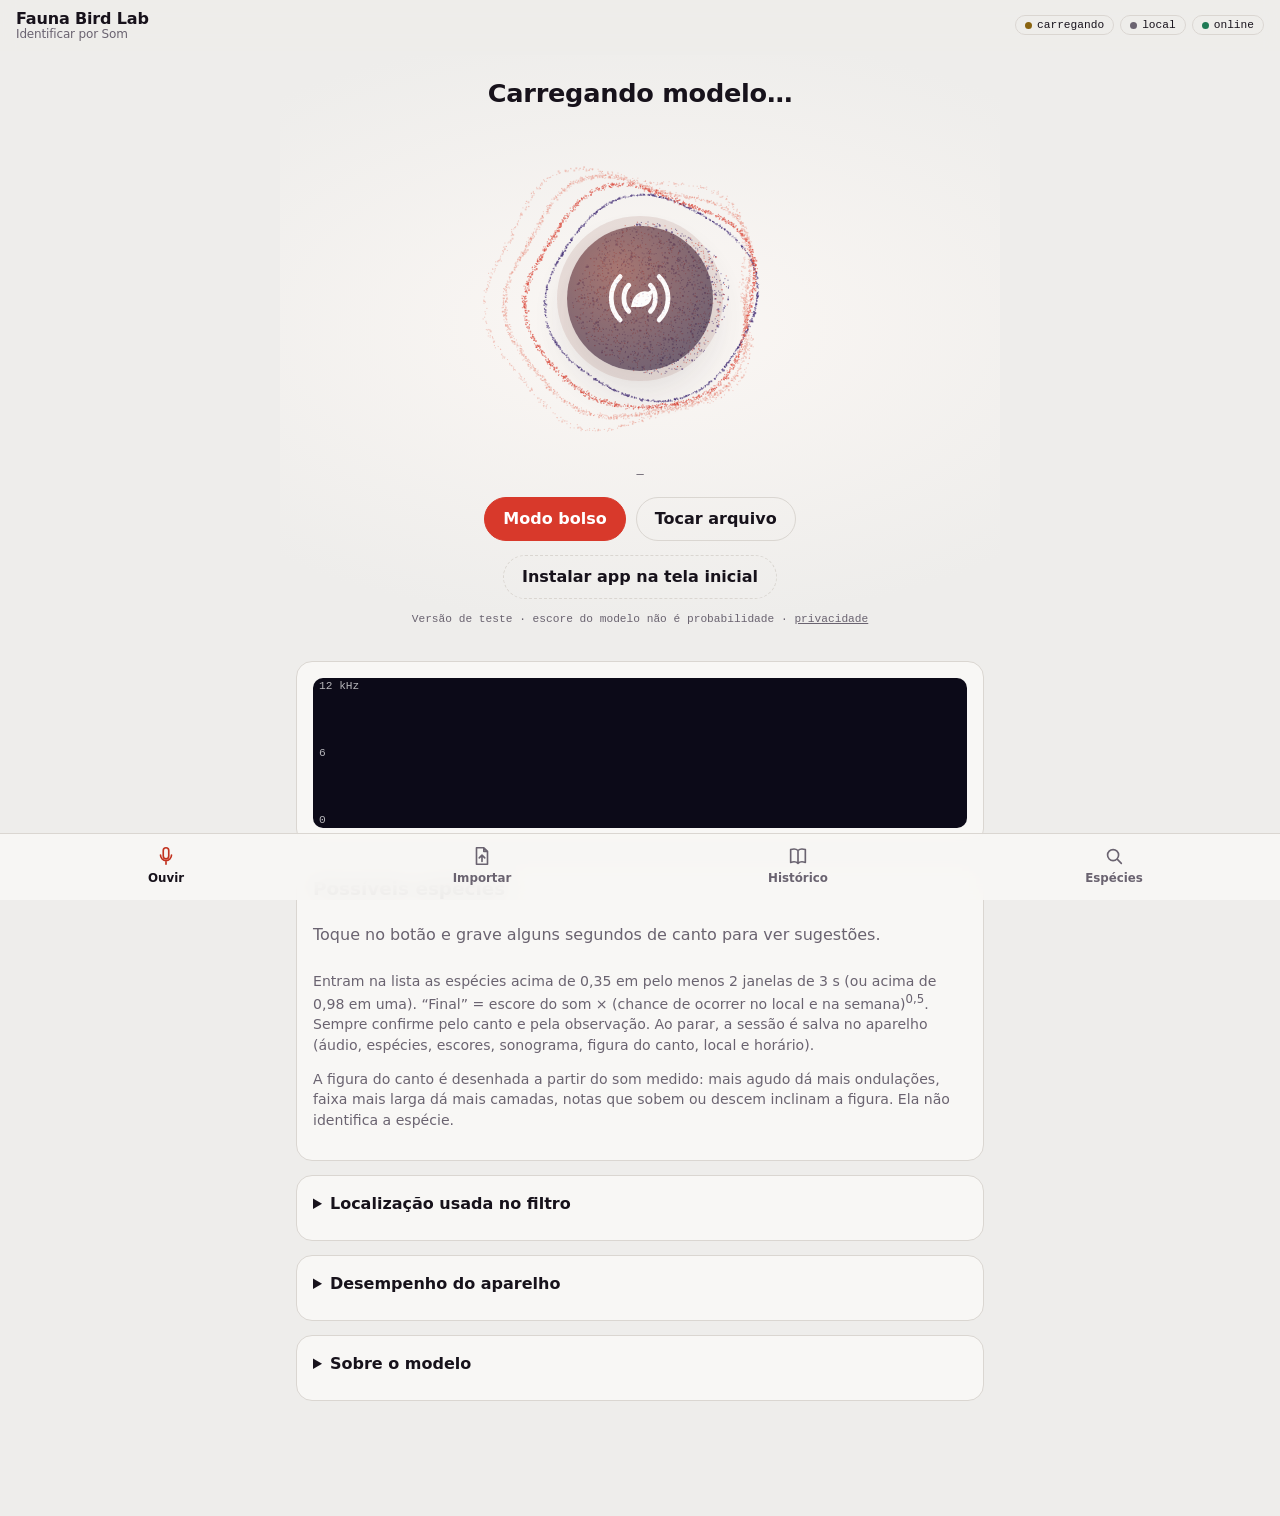
==== commit 8f79eb65: "Fauna Bird Lab 0.6.7: modo bolso e lista só com aves Na 1ª saída de campo o microfone ficou mudo por" ====
--- a/app/index.html
+++ b/app/index.html
@@ -52,6 +52,7 @@
       <p class="estado mono" id="estado">—</p>
       <p class="salvo" id="salvo" hidden></p>
       <div class="controles centro">
+        <button class="btn primario" id="btn-bolso" hidden>Modo bolso</button>
         <label class="btn" id="btn-arquivo">Tocar arquivo<input type="file" id="arquivo" accept="audio/*,video/*" hidden></label>
       </div>
       <button class="btn instalar" id="btn-instalar" hidden>Instalar app na tela inicial</button>
@@ -164,6 +165,15 @@
   </details>
 </main>
 
+<div class="bolso" id="bolso" role="dialog" aria-label="Modo bolso: segure o dedo na tela por 2 segundos para voltar" hidden>
+  <div class="bolso-in" id="bolso-in">
+    <p>Ouvindo · <span id="bolso-tempo">0:00</span></p>
+    <p class="bolso-mudo" id="bolso-mudo" hidden>microfone mudo</p>
+    <p class="bolso-dica">Segure o dedo na tela por 2 s para voltar</p>
+    <div class="bolso-barra"><i></i></div>
+  </div>
+</div>
+
 <div class="faixa-versao" id="faixa-versao" role="status" hidden>
   <span>Versão nova pronta. Entra quando você terminar.</span>
   <button class="btn primario" id="btn-atualizar">Atualizar agora</button>
--- a/app/app.css
+++ b/app/app.css
@@ -207,3 +207,19 @@
 /* impressão digital: link para outra sessão dentro de um texto */
 .link { background: none; border: 0; padding: 0; color: inherit; text-decoration: underline; cursor: pointer; font: inherit; }
 #btn-repetidas { margin-bottom: 8px; }
+
+/* modo bolso: tela ligada mas preta (OLED), toques travados; sai segurando 2 s */
+.bolso { position: fixed; inset: 0; z-index: 50; background: #000; color: #3a3f47; touch-action: none; user-select: none;
+  -webkit-user-select: none; -webkit-touch-callout: none; display: flex; align-items: center; justify-content: center; cursor: none; }
+.bolso[hidden] { display: none; }
+.bolso-in { display: flex; flex-direction: column; align-items: center; gap: 6px; font: .85rem var(--f-mono); text-align: center;
+  transition: transform 2s ease; padding: 0 24px; }
+.bolso-mudo { color: #7a2a20; font-weight: 600; }
+.bolso-mudo[hidden] { display: none; }
+.bolso-dica { font-size: .72rem; color: #24282e; }
+.bolso-barra { width: 140px; height: 3px; border-radius: 3px; background: #111; overflow: hidden; }
+.bolso-barra i { display: block; height: 100%; width: 0; background: #3a3f47; }
+.bolso.segurando .bolso-barra i { width: 100%; transition: width 2s linear; }
+.outros-grupos { display: flex !important; flex-direction: column; gap: 3px; font-size: .82rem; color: var(--suave); }
+.outros-grupos .rot { font: .7rem var(--f-mono); text-transform: uppercase; letter-spacing: .06em; }
+.outros-grupos b { font-weight: 600; color: var(--texto); }
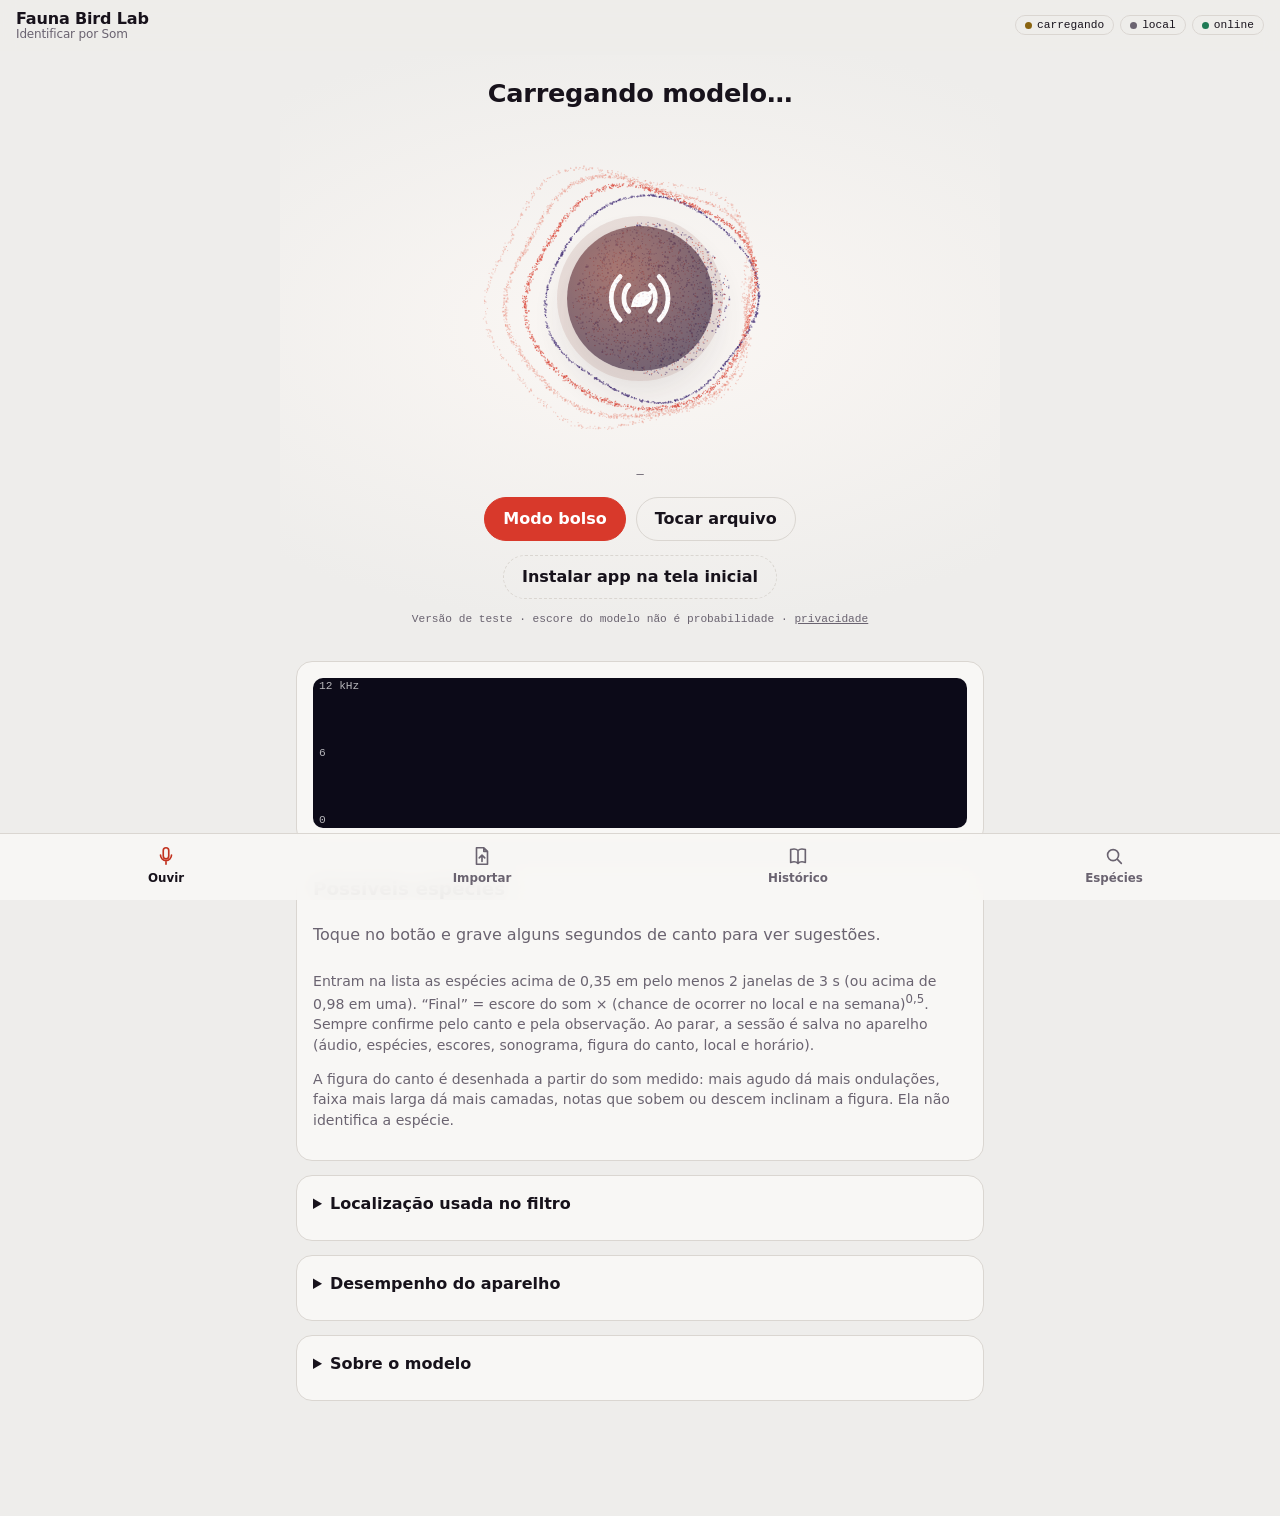
==== commit 3b36f148: "Fauna Bird Lab 0.7.0: diagnóstico do aparelho e foto offline depois de reiniciar - app/diagnostico.h" ====
--- a/app/index.html
+++ b/app/index.html
@@ -160,7 +160,7 @@
       Bioacoustics (Cornell) e Chemnitz University of Technology · pesos sob Apache-2.0, distribuídos no
       <a href="https://github.com/birdnet-team/birdnet-live-app">birdnet-live-app</a>. Nomes em português da taxonomia do mesmo projeto.
       Roda no aparelho com ONNX Runtime Web (MIT); nenhum som sai do celular sem você mandar.</p>
-    <p class="suave">Fauna Bird Lab · versão de teste <span id="versao-app"></span> · <a href="privacidade.html">Aviso de privacidade</a> ·
+    <p class="suave">Fauna Bird Lab · versão de teste <span id="versao-app"></span> · <a href="privacidade.html">Aviso de privacidade</a> · <a href="diagnostico.html">Diagnóstico do aparelho</a> ·
       <a href="creditos.html">Créditos e licenças</a> · contato: agrofort.projetos@gmail.com</p>
   </details>
 </main>
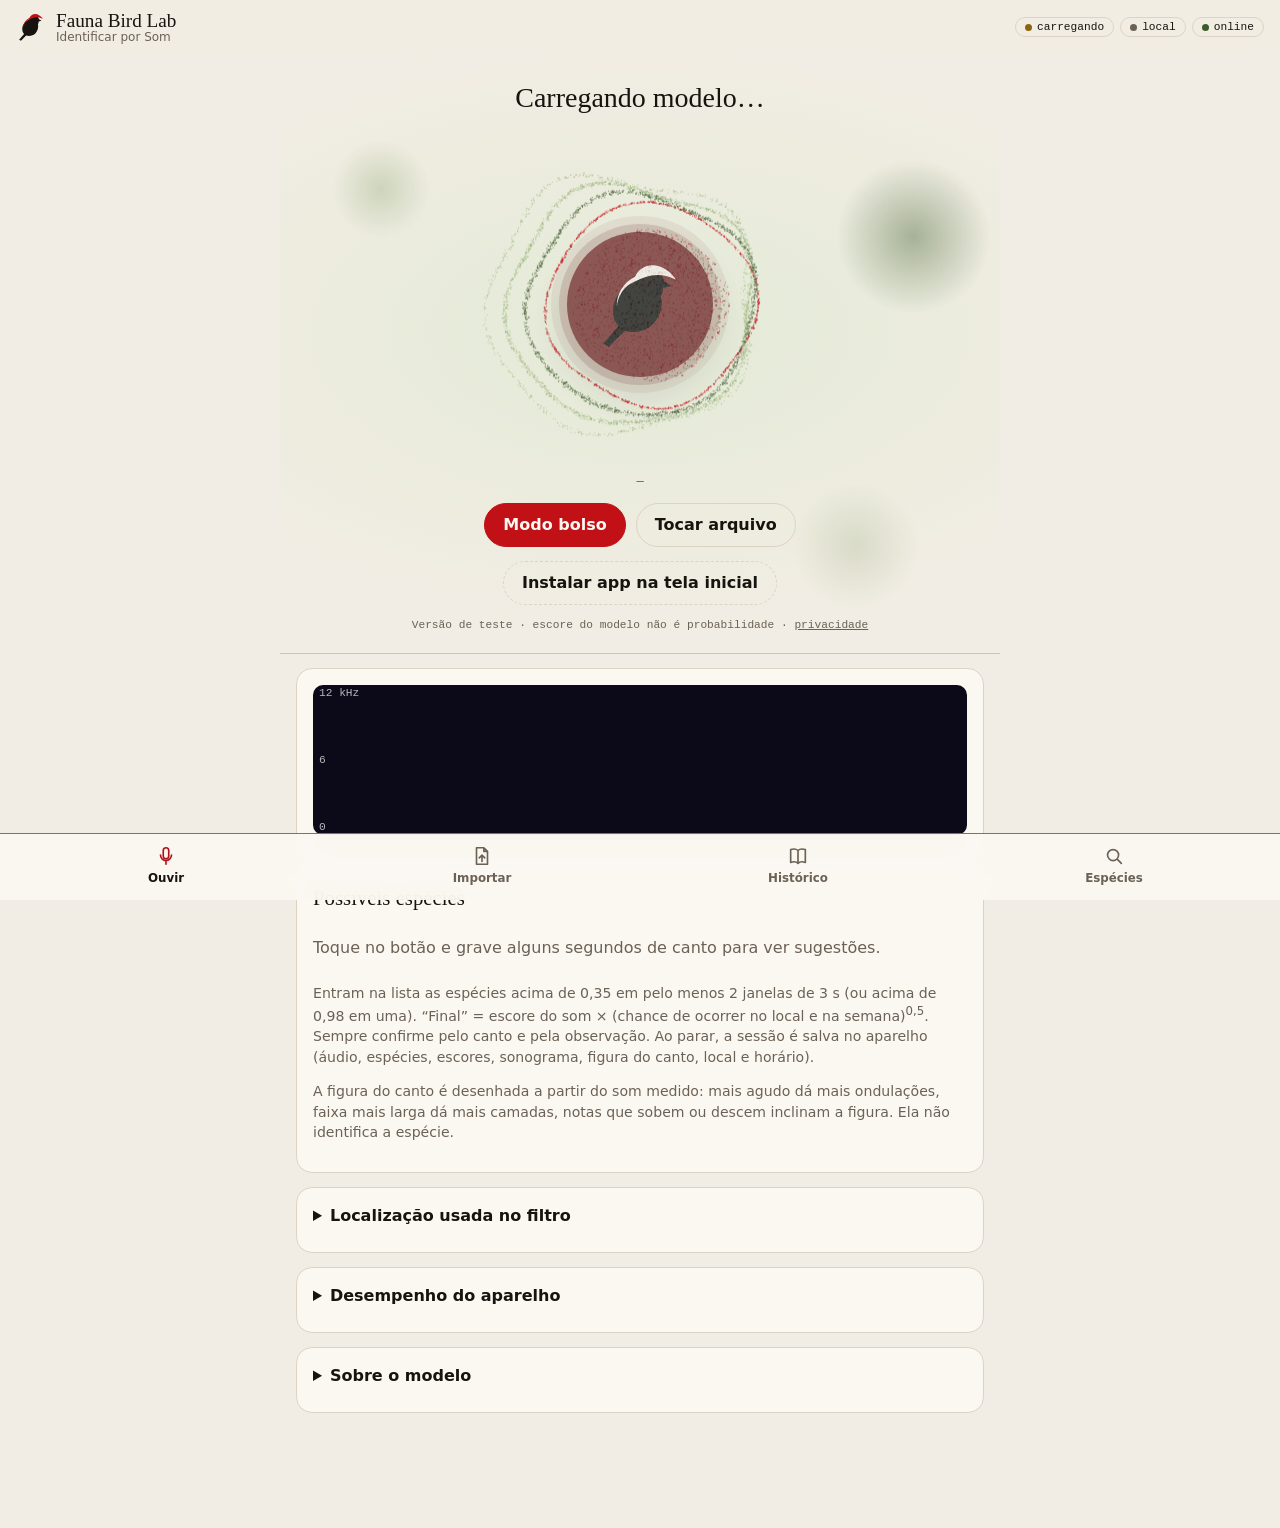
==== commit 4734767d: "Fauna Bird Lab 0.8.0: identidade Soldadinho e diagnóstico que não trava em segundo plano Cores, símb" ====
--- a/app/index.html
+++ b/app/index.html
@@ -1,191 +1,193 @@
-<!doctype html>
-<html lang="pt-BR">
-<head>
-<meta charset="utf-8">
-<meta name="viewport" content="width=device-width, initial-scale=1, viewport-fit=cover">
-<meta name="theme-color" content="#04060A" media="(prefers-color-scheme: dark)">
-<meta name="theme-color" content="#EEEDEB" media="(prefers-color-scheme: light)">
-<title>Fauna Bird Lab</title>
-<link rel="manifest" href="manifest.webmanifest">
-<link rel="icon" href="icone.svg" type="image/svg+xml">
-<link rel="apple-touch-icon" href="icone-192.png">
-<link rel="stylesheet" href="app.css">
-</head>
-<body>
-<svg width="0" height="0" style="position:absolute" aria-hidden="true">
-  <defs>
-    <symbol id="marca" viewBox="0 0 64 64"><g fill="none" stroke="currentColor" stroke-width="4.4" stroke-linecap="round"><path d="M22 44c-6-6-6-18 0-24"/><path d="M14 52C3 41 3 23 14 12"/><path d="M42 20c6 6 6 18 0 24"/><path d="M50 12c11 11 11 29 0 40"/></g><path d="M25 36c2-8 9-12 15-10l5-3-2 6c1 6-4 11-11 11h-8z" fill="currentColor"/></symbol>
-    <symbol id="i-ouvir" viewBox="0 0 24 24"><path d="M12 3a3 3 0 0 0-3 3v6a3 3 0 0 0 6 0V6a3 3 0 0 0-3-3zM6 11a6 6 0 0 0 12 0M12 17v4" fill="none" stroke="currentColor" stroke-width="1.8" stroke-linecap="round"/></symbol>
-    <symbol id="i-arq" viewBox="0 0 24 24"><path d="M6 3h8l4 4v14H6zM14 3v4h4M9 14l3-3 3 3M12 11v7" fill="none" stroke="currentColor" stroke-width="1.8" stroke-linecap="round" stroke-linejoin="round"/></symbol>
-    <symbol id="i-livro" viewBox="0 0 24 24"><path d="M4 5c3-1 6-1 8 1 2-2 5-2 8-1v14c-3-1-6-1-8 1-2-2-5-2-8-1zM12 6v14" fill="none" stroke="currentColor" stroke-width="1.8" stroke-linejoin="round"/></symbol>
-    <symbol id="i-busca" viewBox="0 0 24 24"><circle cx="11" cy="11" r="6" fill="none" stroke="currentColor" stroke-width="1.8"/><path d="M16 16l4 4" stroke="currentColor" stroke-width="1.8" stroke-linecap="round"/></symbol>
-  </defs>
-</svg>
-
-<header class="topo">
-  <div class="nome">Fauna Bird Lab<small id="subtitulo">Identificar por Som</small></div>
-  <div class="chips">
-    <span class="chip" id="chip-modelo"><i></i>modelo</span>
-    <span class="chip" id="chip-local"><i></i>local</span>
-    <span class="chip" id="chip-rede"><i></i>rede</span>
-  </div>
-</header>
-
-<main>
-  <!-- ============ OUVIR ============ -->
-  <div class="aba" id="aba-som">
-    <section class="ouvir">
-      <p class="chamada" id="chamada">Carregando modelo…</p>
-      <p class="palpite" id="palpite" aria-live="polite"></p>
-      <div class="orbe" id="orbe">
-        <canvas id="figura" aria-hidden="true"></canvas>
-        <span class="anel-o"></span><span class="anel-o"></span><span class="anel-o"></span>
-        <button class="bt-ouvir" id="btn-gravar" disabled aria-label="Carregando modelo…">
-          <svg class="ic-marca" aria-hidden="true"><use href="#marca"/></svg>
-          <span class="ic-parar" aria-hidden="true"></span>
-        </button>
-      </div>
-      <div class="aviso-mudo" id="aviso-mudo" role="alert" hidden>
-        <b>Microfone mudo há <span id="aviso-mudo-s">0</span> s</b>
-        <span>Outro app pode estar usando o microfone (ex.: Merlin) ou o Bird Lab saiu da tela. Feche o outro app e volte para cá.</span>
-      </div>
-      <p class="estado mono" id="estado">—</p>
-      <p class="salvo" id="salvo" hidden></p>
-      <div class="controles centro">
-        <button class="btn primario" id="btn-bolso" hidden>Modo bolso</button>
-        <label class="btn" id="btn-arquivo">Tocar arquivo<input type="file" id="arquivo" accept="audio/*,video/*" hidden></label>
-      </div>
-      <button class="btn instalar" id="btn-instalar" hidden>Instalar app na tela inicial</button>
-      <p class="aviso-exp">Versão de teste · escore do modelo não é probabilidade · <a href="privacidade.html">privacidade</a></p>
-    </section>
-
-    <section class="cartao">
-      <div class="espectro">
-        <canvas id="espectro" aria-label="Espectrograma ao vivo, 0 a 12 kHz"></canvas>
-        <div class="eixo"><span>12 kHz</span><span>6</span><span>0</span></div>
-      </div>
-    </section>
-
-    <section class="cartao">
-      <h2>Possíveis espécies</h2>
-      <ol class="lista" id="lista"><li class="vazio">Toque no botão e grave alguns segundos de canto para ver sugestões.</li></ol>
-      <p class="suave">Entram na lista as espécies acima de 0,35 em pelo menos 2 janelas de 3 s (ou acima de 0,98 em uma).
-        “Final” = escore do som × (chance de ocorrer no local e na semana)<sup>0,5</sup>. Sempre confirme pelo canto e pela observação.
-        Ao parar, a sessão é salva no aparelho (áudio, espécies, escores, sonograma, figura do canto, local e horário).</p>
-      <p class="suave">A figura do canto é desenhada a partir do som medido: mais agudo dá mais ondulações, faixa mais larga dá mais camadas,
-        notas que sobem ou descem inclinam a figura. Ela não identifica a espécie.</p>
-    </section>
-  </div>
-
-  <!-- ============ IMPORTAR ============ -->
-  <div class="aba" id="aba-importar" hidden>
-    <section class="cartao">
-      <h2>Importar gravações</h2>
-      <p class="suave">MP3, WAV, M4A, FLAC (e outros que o navegador abrir). Cada arquivo é convertido para 32 kHz mono,
-        analisado em janelas de 3 s (passo 1 s) e salvo no histórico. Se o nome do arquivo tiver o nome científico
-        (ex.: <span class="mono">Pitangus_sulphuratus_XC248804.mp3</span>) ou o nome popular, ele vira o <b>rótulo provisório</b>
-        e entra no cálculo de TOP-1/3/5.</p>
-      <div class="controles">
-        <label class="btn primario grande">Escolher arquivos<input type="file" id="importar" accept="audio/*,.mp3,.wav,.m4a,.flac,.ogg,.opus" multiple hidden></label>
-      </div>
-      <p class="estado mono" id="estado-importar">—</p>
-    </section>
-    <section class="cartao" id="relatorio" hidden>
-      <h2>Relatório</h2>
-      <div id="metricas"></div>
-      <div class="tabela"><table id="tabela-relatorio"></table></div>
-      <div class="controles">
-        <button class="btn" id="btn-csv">Baixar CSV</button>
-        <button class="btn" id="btn-json">Baixar JSON</button>
-        <button class="btn" id="btn-relatorio-todos">Somar todos os importados</button>
-      </div>
-    </section>
-  </div>
-
-  <!-- ============ HISTÓRICO ============ -->
-  <div class="aba" id="aba-historico" hidden>
-    <section class="cartao" id="detalhe" hidden></section>
-    <section class="cartao">
-      <h2>Sessões salvas</h2>
-      <p class="suave" id="espaco">—</p>
-      <button class="btn" id="btn-planilha">Exportar para a planilha Merlin × Bird Lab (CSV)</button>
-      <button class="btn" id="btn-repetidas">Procurar gravações repetidas</button>
-      <p class="suave" id="estado-repetidas"></p>
-      <ol class="historico" id="historico"></ol>
-    </section>
-  </div>
-
-  <!-- ============ ESPÉCIES ============ -->
-  <div class="aba" id="aba-especies" hidden>
-    <section class="cartao">
-      <h2>Espécies</h2>
-      <input id="busca-especie" class="busca" type="search" placeholder="nome popular ou científico (ex.: bem-te-vi)" autocomplete="off">
-      <ul class="resultados" id="resultados-busca"></ul>
-      <p class="suave">Fotos e sons de fontes abertas (iNaturalist e Wikimedia Commons), sempre com autor e licença.
-        As fichas abertas com internet ficam guardadas para usar sem sinal. WikiAves e xeno-canto abrem no site deles.</p>
-    </section>
-    <section class="cartao" id="ficha-especie" hidden></section>
-  </div>
-
-  <details class="cartao">
-    <summary>Localização usada no filtro</summary>
-    <p id="local-texto" class="suave">—</p>
-    <div class="linha">
-      <label>Latitude <input id="lat" inputmode="decimal" placeholder="-16.68"></label>
-      <label>Longitude <input id="lon" inputmode="decimal" placeholder="-49.25"></label>
-    </div>
-    <div class="linha">
-      <button class="btn" id="btn-gps">Usar GPS</button>
-      <button class="btn" id="btn-manual">Usar estes valores</button>
-      <button class="btn" id="btn-sem-local">Sem filtro de local</button>
-    </div>
-  </details>
-
-  <details class="cartao" id="cartao-desempenho">
-    <summary>Desempenho do aparelho</summary>
-    <p class="suave">Mede quanto tempo o modelo leva por janela de 3 s neste aparelho (ao vivo e importando), a memória e o espaço usados.
-      Usa som sintético: mede velocidade, não acerto. Leva cerca de 1 minuto; deixe a tela ligada.</p>
-    <div class="controles">
-      <button class="btn primario" id="btn-medir">Medir agora</button>
-      <button class="btn" id="btn-medir-copiar" hidden>Copiar resultado</button>
-      <button class="btn" id="btn-medir-baixar" hidden>Baixar JSON</button>
-    </div>
-    <p class="estado mono" id="estado-medir">—</p>
-    <div class="tabela"><table id="tabela-medir"></table></div>
-  </details>
-
-  <details class="cartao">
-    <summary>Sobre o modelo</summary>
-    <p class="suave">BirdNET+ V3.0-preview3.1 (9.789 espécies) e Geomodelo V3.0.4 · K. Lisa Yang Center for Conservation
-      Bioacoustics (Cornell) e Chemnitz University of Technology · pesos sob Apache-2.0, distribuídos no
-      <a href="https://github.com/birdnet-team/birdnet-live-app">birdnet-live-app</a>. Nomes em português da taxonomia do mesmo projeto.
-      Roda no aparelho com ONNX Runtime Web (MIT); nenhum som sai do celular sem você mandar.</p>
-    <p class="suave">Fauna Bird Lab · versão de teste <span id="versao-app"></span> · <a href="privacidade.html">Aviso de privacidade</a> · <a href="diagnostico.html">Diagnóstico do aparelho</a> ·
-      <a href="creditos.html">Créditos e licenças</a> · contato: agrofort.projetos@gmail.com</p>
-  </details>
-</main>
-
-<div class="bolso" id="bolso" role="dialog" aria-label="Modo bolso: segure o dedo na tela por 2 segundos para voltar" hidden>
-  <div class="bolso-in" id="bolso-in">
-    <p>Ouvindo · <span id="bolso-tempo">0:00</span></p>
-    <p class="bolso-mudo" id="bolso-mudo" hidden>microfone mudo</p>
-    <p class="bolso-dica">Segure o dedo na tela por 2 s para voltar</p>
-    <div class="bolso-barra"><i></i></div>
-  </div>
-</div>
-
-<div class="faixa-versao" id="faixa-versao" role="status" hidden>
-  <span>Versão nova pronta. Entra quando você terminar.</span>
-  <button class="btn primario" id="btn-atualizar">Atualizar agora</button>
-</div>
-
-<nav class="abas" role="tablist">
-  <button role="tab" data-aba="som" aria-selected="true"><svg aria-hidden="true"><use href="#i-ouvir"/></svg>Ouvir</button>
-  <button role="tab" data-aba="importar" aria-selected="false"><svg aria-hidden="true"><use href="#i-arq"/></svg>Importar</button>
-  <button role="tab" data-aba="historico" aria-selected="false"><svg aria-hidden="true"><use href="#i-livro"/></svg>Histórico</button>
-  <button role="tab" data-aba="especies" aria-selected="false"><svg aria-hidden="true"><use href="#i-busca"/></svg>Espécies</button>
-</nav>
-<dialog id="envio-pesquisa" class="dialogo"></dialog>
-<script type="module" src="app.js"></script>
-</body>
-</html>
+<!doctype html>
+<html lang="pt-BR">
+<head>
+<meta charset="utf-8">
+<meta name="viewport" content="width=device-width, initial-scale=1, viewport-fit=cover">
+<meta name="theme-color" content="#0D0D0F" media="(prefers-color-scheme: dark)">
+<meta name="theme-color" content="#F2EDE4" media="(prefers-color-scheme: light)">
+<title>Fauna Bird Lab</title>
+<link rel="manifest" href="manifest.webmanifest">
+<link rel="icon" href="icone.svg" type="image/svg+xml">
+<link rel="apple-touch-icon" href="icone-192.png">
+<link rel="stylesheet" href="app.css">
+</head>
+<body>
+<svg width="0" height="0" style="position:absolute" aria-hidden="true">
+  <defs>
+    <!-- soldadinho (Antilophia galeata): corpo em --ave, topete em --topete; ver design/soldadinho.md -->
+    <symbol id="marca" viewBox="-100 -100 210 230"><path d="M64 -28 L86 -32 L66 -44 C64 -66 46 -78 28 -76 C6 -74 -6 -58 -10 -40 C-40 -30 -62 -2 -62 30 C-62 48 -56 60 -48 68 L-86 112 L-72 120 L-32 80 C-10 88 22 82 40 62 C58 42 64 14 58 -6 C62 -14 64 -20 64 -28 Z" style="fill: var(--ave, currentColor)"/><path d="M-6 -56 C6 -84 40 -94 70 -74 C84 -64 92 -56 96 -48 C82 -56 66 -60 50 -60 C30 -60 10 -52 -10 -42 C-34 -32 -50 -6 -52 20 C-54 -8 -38 -40 -6 -56 Z" style="fill: var(--topete, currentColor)"/></symbol>
+    <symbol id="i-ouvir" viewBox="0 0 24 24"><path d="M12 3a3 3 0 0 0-3 3v6a3 3 0 0 0 6 0V6a3 3 0 0 0-3-3zM6 11a6 6 0 0 0 12 0M12 17v4" fill="none" stroke="currentColor" stroke-width="1.8" stroke-linecap="round"/></symbol>
+    <symbol id="i-arq" viewBox="0 0 24 24"><path d="M6 3h8l4 4v14H6zM14 3v4h4M9 14l3-3 3 3M12 11v7" fill="none" stroke="currentColor" stroke-width="1.8" stroke-linecap="round" stroke-linejoin="round"/></symbol>
+    <symbol id="i-livro" viewBox="0 0 24 24"><path d="M4 5c3-1 6-1 8 1 2-2 5-2 8-1v14c-3-1-6-1-8 1-2-2-5-2-8-1zM12 6v14" fill="none" stroke="currentColor" stroke-width="1.8" stroke-linejoin="round"/></symbol>
+    <symbol id="i-busca" viewBox="0 0 24 24"><circle cx="11" cy="11" r="6" fill="none" stroke="currentColor" stroke-width="1.8"/><path d="M16 16l4 4" stroke="currentColor" stroke-width="1.8" stroke-linecap="round"/></symbol>
+  </defs>
+</svg>
+
+<header class="topo">
+  <svg class="simbolo" aria-hidden="true" style="--ave: currentColor"><use href="#marca"/></svg>
+  <div class="nome">Fauna Bird Lab<small id="subtitulo">Identificar por Som</small></div>
+  <div class="chips">
+    <span class="chip" id="chip-modelo"><i></i>modelo</span>
+    <span class="chip" id="chip-local"><i></i>local</span>
+    <span class="chip" id="chip-rede"><i></i>rede</span>
+  </div>
+</header>
+
+<main>
+  <!-- ============ OUVIR ============ -->
+  <div class="aba" id="aba-som">
+    <section class="ouvir">
+      <p class="chamada" id="chamada">Carregando modelo…</p>
+      <p class="palpite" id="palpite" aria-live="polite"></p>
+      <div class="orbe" id="orbe">
+        <canvas id="figura" aria-hidden="true"></canvas>
+        <span class="anel-o"></span><span class="anel-o"></span><span class="anel-o"></span>
+        <button class="bt-ouvir" id="btn-gravar" disabled aria-label="Carregando modelo…">
+          <svg class="ic-marca" aria-hidden="true"><use href="#marca"/></svg>
+          <span class="ic-parar" aria-hidden="true"></span>
+        </button>
+      </div>
+      <div class="aviso-mudo" id="aviso-mudo" role="alert" hidden>
+        <b>Microfone mudo há <span id="aviso-mudo-s">0</span> s</b>
+        <span>Outro app pode estar usando o microfone (ex.: Merlin) ou o Bird Lab saiu da tela. Feche o outro app e volte para cá.</span>
+      </div>
+      <p class="estado mono" id="estado">—</p>
+      <p class="salvo" id="salvo" hidden></p>
+      <div class="controles centro">
+        <button class="btn primario" id="btn-bolso" hidden>Modo bolso</button>
+        <label class="btn" id="btn-arquivo">Tocar arquivo<input type="file" id="arquivo" accept="audio/*,video/*" hidden></label>
+      </div>
+      <button class="btn instalar" id="btn-instalar" hidden>Instalar app na tela inicial</button>
+      <p class="aviso-exp">Versão de teste · escore do modelo não é probabilidade · <a href="privacidade.html">privacidade</a></p>
+    </section>
+
+    <section class="cartao">
+      <div class="espectro">
+        <canvas id="espectro" aria-label="Espectrograma ao vivo, 0 a 12 kHz"></canvas>
+        <div class="eixo"><span>12 kHz</span><span>6</span><span>0</span></div>
+      </div>
+    </section>
+
+    <section class="cartao">
+      <h2>Possíveis espécies</h2>
+      <ol class="lista" id="lista"><li class="vazio">Toque no botão e grave alguns segundos de canto para ver sugestões.</li></ol>
+      <p class="suave">Entram na lista as espécies acima de 0,35 em pelo menos 2 janelas de 3 s (ou acima de 0,98 em uma).
+        “Final” = escore do som × (chance de ocorrer no local e na semana)<sup>0,5</sup>. Sempre confirme pelo canto e pela observação.
+        Ao parar, a sessão é salva no aparelho (áudio, espécies, escores, sonograma, figura do canto, local e horário).</p>
+      <p class="suave">A figura do canto é desenhada a partir do som medido: mais agudo dá mais ondulações, faixa mais larga dá mais camadas,
+        notas que sobem ou descem inclinam a figura. Ela não identifica a espécie.</p>
+    </section>
+  </div>
+
+  <!-- ============ IMPORTAR ============ -->
+  <div class="aba" id="aba-importar" hidden>
+    <section class="cartao">
+      <h2>Importar gravações</h2>
+      <p class="suave">MP3, WAV, M4A, FLAC (e outros que o navegador abrir). Cada arquivo é convertido para 32 kHz mono,
+        analisado em janelas de 3 s (passo 1 s) e salvo no histórico. Se o nome do arquivo tiver o nome científico
+        (ex.: <span class="mono">Pitangus_sulphuratus_XC248804.mp3</span>) ou o nome popular, ele vira o <b>rótulo provisório</b>
+        e entra no cálculo de TOP-1/3/5.</p>
+      <div class="controles">
+        <label class="btn primario grande">Escolher arquivos<input type="file" id="importar" accept="audio/*,.mp3,.wav,.m4a,.flac,.ogg,.opus" multiple hidden></label>
+      </div>
+      <p class="estado mono" id="estado-importar">—</p>
+    </section>
+    <section class="cartao" id="relatorio" hidden>
+      <h2>Relatório</h2>
+      <div id="metricas"></div>
+      <div class="tabela"><table id="tabela-relatorio"></table></div>
+      <div class="controles">
+        <button class="btn" id="btn-csv">Baixar CSV</button>
+        <button class="btn" id="btn-json">Baixar JSON</button>
+        <button class="btn" id="btn-relatorio-todos">Somar todos os importados</button>
+      </div>
+    </section>
+  </div>
+
+  <!-- ============ HISTÓRICO ============ -->
+  <div class="aba" id="aba-historico" hidden>
+    <section class="cartao" id="detalhe" hidden></section>
+    <section class="cartao">
+      <h2>Sessões salvas</h2>
+      <p class="suave" id="espaco">—</p>
+      <button class="btn" id="btn-planilha">Exportar para a planilha Merlin × Bird Lab (CSV)</button>
+      <button class="btn" id="btn-repetidas">Procurar gravações repetidas</button>
+      <p class="suave" id="estado-repetidas"></p>
+      <ol class="historico" id="historico"></ol>
+    </section>
+  </div>
+
+  <!-- ============ ESPÉCIES ============ -->
+  <div class="aba" id="aba-especies" hidden>
+    <section class="cartao">
+      <h2>Espécies</h2>
+      <input id="busca-especie" class="busca" type="search" placeholder="nome popular ou científico (ex.: bem-te-vi)" autocomplete="off">
+      <ul class="resultados" id="resultados-busca"></ul>
+      <p class="suave">Fotos e sons de fontes abertas (iNaturalist e Wikimedia Commons), sempre com autor e licença.
+        As fichas abertas com internet ficam guardadas para usar sem sinal. WikiAves e xeno-canto abrem no site deles.</p>
+    </section>
+    <section class="cartao" id="ficha-especie" hidden></section>
+  </div>
+
+  <details class="cartao">
+    <summary>Localização usada no filtro</summary>
+    <p id="local-texto" class="suave">—</p>
+    <div class="linha">
+      <label>Latitude <input id="lat" inputmode="decimal" placeholder="-16.68"></label>
+      <label>Longitude <input id="lon" inputmode="decimal" placeholder="-49.25"></label>
+    </div>
+    <div class="linha">
+      <button class="btn" id="btn-gps">Usar GPS</button>
+      <button class="btn" id="btn-manual">Usar estes valores</button>
+      <button class="btn" id="btn-sem-local">Sem filtro de local</button>
+    </div>
+  </details>
+
+  <details class="cartao" id="cartao-desempenho">
+    <summary>Desempenho do aparelho</summary>
+    <p class="suave">Mede quanto tempo o modelo leva por janela de 3 s neste aparelho (ao vivo e importando), a memória e o espaço usados.
+      Usa som sintético: mede velocidade, não acerto. Leva cerca de 1 minuto; deixe a tela ligada.</p>
+    <div class="controles">
+      <button class="btn primario" id="btn-medir">Medir agora</button>
+      <button class="btn" id="btn-medir-copiar" hidden>Copiar resultado</button>
+      <button class="btn" id="btn-medir-baixar" hidden>Baixar JSON</button>
+    </div>
+    <p class="estado mono" id="estado-medir">—</p>
+    <div class="tabela"><table id="tabela-medir"></table></div>
+  </details>
+
+  <details class="cartao">
+    <summary>Sobre o modelo</summary>
+    <p class="suave">BirdNET+ V3.0-preview3.1 (9.789 espécies) e Geomodelo V3.0.4 · K. Lisa Yang Center for Conservation
+      Bioacoustics (Cornell) e Chemnitz University of Technology · pesos sob Apache-2.0, distribuídos no
+      <a href="https://github.com/birdnet-team/birdnet-live-app">birdnet-live-app</a>. Nomes em português da taxonomia do mesmo projeto.
+      Roda no aparelho com ONNX Runtime Web (MIT); nenhum som sai do celular sem você mandar.</p>
+    <p class="suave">Fauna Bird Lab · versão de teste <span id="versao-app"></span> · <a href="privacidade.html">Aviso de privacidade</a> · <a href="diagnostico.html">Diagnóstico do aparelho</a> ·
+      <a href="creditos.html">Créditos e licenças</a> · contato: agrofort.projetos@gmail.com</p>
+  </details>
+</main>
+
+<div class="bolso" id="bolso" role="dialog" aria-label="Modo bolso: segure o dedo na tela por 2 segundos para voltar" hidden>
+  <div class="bolso-in" id="bolso-in">
+    <p>Ouvindo · <span id="bolso-tempo">0:00</span></p>
+    <p class="bolso-mudo" id="bolso-mudo" hidden>microfone mudo</p>
+    <p class="bolso-dica">Segure o dedo na tela por 2 s para voltar</p>
+    <div class="bolso-barra"><i></i></div>
+  </div>
+</div>
+
+<div class="faixa-versao" id="faixa-versao" role="status" hidden>
+  <span>Versão nova pronta. Entra quando você terminar.</span>
+  <button class="btn primario" id="btn-atualizar">Atualizar agora</button>
+</div>
+
+<nav class="abas" role="tablist">
+  <button role="tab" data-aba="som" aria-selected="true"><svg aria-hidden="true"><use href="#i-ouvir"/></svg>Ouvir</button>
+  <button role="tab" data-aba="importar" aria-selected="false"><svg aria-hidden="true"><use href="#i-arq"/></svg>Importar</button>
+  <button role="tab" data-aba="historico" aria-selected="false"><svg aria-hidden="true"><use href="#i-livro"/></svg>Histórico</button>
+  <button role="tab" data-aba="especies" aria-selected="false"><svg aria-hidden="true"><use href="#i-busca"/></svg>Espécies</button>
+</nav>
+<dialog id="envio-pesquisa" class="dialogo"></dialog>
+<script type="module" src="app.js"></script>
+</body>
+</html>
--- a/app/app.css
+++ b/app/app.css
@@ -1,25 +1,28 @@
-/* Fauna Bird Lab 0.6 · tela de um botão e figura do canto.
-   Escuro (padrão) = noite de campo: partículas ciano e ouro sobre preto, bom para tela OLED.
-   Claro = papel com orbitais: vermelho e violeta. Fontes do sistema (o app roda offline). */
+/* Fauna Bird Lab 0.8 · identidade Soldadinho (Antilophia galeata), design system em design/soldadinho.md.
+   Escuro (padrão) = a ave na mata: preto, carmim do topete, verde desfocado ao fundo, galho como linha.
+   Claro = papel de caderno de campo com as mesmas cores. Vermelho só para o que importa: gravar, achado, alerta.
+   Fontes do sistema (o app roda offline): serifa nos títulos no lugar da Gloock. */
 :root {
-  --fundo: #04060A; --cartao: #0B1018; --cartao2: #101826; --borda: #1B2636; --texto: #E4ECF5; --suave: #8494AA;
-  --pri: #2F7BF0; --pri2: #0B3DB5; --vivo: #4FD2F2; --sobre-pri: #FFFFFF;
-  --ok: #5FD39A; --aviso: #E8C45C; --iris: #F07A5E;
-  --p1: #2C63E0; --p2: #4FD2F2; --p3: #E8C45C; --modo: escuro;
-  --halo-a: #0C2C72; --halo-b: #04060A; --sombra: rgba(0,0,0,.55);
+  --fundo: #0D0D0F; --cartao: #16181A; --cartao2: #1C1F21; --borda: #2A2C30; --texto: #F2EDE4; --suave: #A69C8E;
+  --pri: #D7141A; --pri2: #9E0F14; --vivo: #F0453F; --sobre-pri: #F2EDE4;
+  --ok: #8DB066; --aviso: #E0B44C; --iris: #F08A4B;
+  --p1: #3E5A2C; --p2: #7FA05A; --p3: #D7141A; --modo: escuro;
+  --halo-a: #1B2716; --halo-b: #0D0D0F; --sombra: rgba(0,0,0,.55);
+  --mata: #3E5A2C; --folha: #7FA05A; --galho: #C9B79C; --ave: #0D0D0F; --topete: #F2EDE4;
   --raio: 16px;
-  --f-titulo: "Segoe UI Variable Display", "SF Pro Display", "Roboto Flex", system-ui, sans-serif;
-  --f-texto: system-ui, "Segoe UI", Roboto, sans-serif;
-  --f-mono: ui-monospace, "Cascadia Mono", "Roboto Mono", Consolas, monospace;
+  --f-titulo: "Gloock", "Iowan Old Style", Georgia, "Noto Serif", "Times New Roman", serif;
+  --f-texto: "Figtree", system-ui, "Segoe UI", Roboto, sans-serif;
+  --f-mono: "DM Mono", ui-monospace, "Cascadia Mono", "Roboto Mono", Consolas, monospace;
   color-scheme: dark;
 }
 @media (prefers-color-scheme: light) {
   :root {
-    --fundo: #EEEDEB; --cartao: #F8F7F5; --cartao2: #F1EEEA; --borda: #DAD6D1; --texto: #17121B; --suave: #6A6370;
-    --pri: #D8392B; --pri2: #3A2470; --vivo: #C2321F; --sobre-pri: #FFFFFF;
-    --ok: #1F7A55; --aviso: #8A6410; --iris: #B8321F;
-    --p1: #E5826F; --p2: #D8392B; --p3: #3A2470; --modo: claro;
-    --halo-a: #FBF7F4; --halo-b: #EEEDEB; --sombra: rgba(40,20,30,.16);
+    --fundo: #F2EDE4; --cartao: #FBF8F2; --cartao2: #F6F1E8; --borda: #DDD3C4; --texto: #17130F; --suave: #6B6155;
+    --pri: #C21017; --pri2: #7E0B10; --vivo: #B0121A; --sobre-pri: #FBF8F2;
+    --ok: #3E5A2C; --aviso: #8A6410; --iris: #B4441C;
+    --p1: #7FA05A; --p2: #3E5A2C; --p3: #C21017; --modo: claro;
+    --halo-a: #E3EAD6; --halo-b: #F2EDE4; --sombra: rgba(40,30,20,.16);
+    --mata: #3E5A2C; --folha: #5F7F3E; --galho: #8C7A5E; --ave: #17130F; --topete: #FBF8F2;
     color-scheme: light;
   }
 }
@@ -29,13 +32,14 @@
 button, input, select, textarea { font: inherit; color: inherit; }
 :focus-visible { outline: 3px solid var(--vivo); outline-offset: 2px; }
 .mono { font-family: var(--f-mono); font-size: .85em; }
-h2 { font-family: var(--f-titulo); font-size: 1.15rem; font-weight: 700; margin: 0 0 .6em; }
+h2 { font-family: var(--f-titulo); font-size: 1.3rem; font-weight: 400; margin: 0 0 .6em; }
 a { color: var(--vivo); }
 
 /* topo */
 header.topo { display: flex; align-items: center; gap: 10px; padding: calc(10px + env(safe-area-inset-top, 0px)) 16px 10px;
   background: color-mix(in srgb, var(--fundo) 86%, transparent); backdrop-filter: blur(10px); position: sticky; top: 0; z-index: 5; }
-header.topo .nome { font-family: var(--f-titulo); font-weight: 800; line-height: 1.1; letter-spacing: -.01em; white-space: nowrap; }
+header.topo .simbolo { width: 30px; height: 30px; flex: none; color: var(--texto); --topete: var(--pri); }
+header.topo .nome { font-family: var(--f-titulo); font-weight: 400; font-size: 1.2rem; line-height: 1.1; white-space: nowrap; }
 header.topo .nome small { display: block; font-family: var(--f-texto); font-weight: 400; font-size: .75rem; color: var(--suave); }
 .chips { margin-left: auto; display: flex; gap: 6px; flex-wrap: wrap; justify-content: flex-end; }
 .chip { font: .7rem var(--f-mono); display: inline-flex; align-items: center; gap: 5px; padding: 3px 9px; border-radius: 99px;
@@ -50,25 +54,31 @@
 
 /* ===== tela Ouvir ===== */
 .ouvir { display: flex; flex-direction: column; align-items: center; gap: 4px; padding: 18px 0 22px; margin: 0 -16px 14px;
-  background: radial-gradient(110% 70% at 50% 46%, var(--halo-a), var(--halo-b) 72%); }
-.chamada { font: 800 1.6rem/1.15 var(--f-titulo); letter-spacing: -.01em; text-align: center; margin: 6px 16px 0; text-wrap: balance; }
+  background:   /* mata desfocada atrás da ave (bokeh) */
+    radial-gradient(70px 70px at 14% 22%, color-mix(in srgb, var(--folha) 22%, transparent), transparent 70%),
+    radial-gradient(110px 110px at 88% 30%, color-mix(in srgb, var(--mata) 40%, transparent), transparent 70%),
+    radial-gradient(90px 90px at 80% 82%, color-mix(in srgb, var(--folha) 16%, transparent), transparent 70%),
+    radial-gradient(110% 70% at 50% 46%, var(--halo-a), var(--halo-b) 72%);
+  border-bottom: 1px solid color-mix(in srgb, var(--galho) 35%, transparent); }
+.chamada { font: 400 1.75rem/1.15 var(--f-titulo); text-align: center; margin: 6px 16px 0; text-wrap: balance; }
 .palpite { font: .82rem var(--f-mono); color: var(--vivo); min-height: 1.3em; margin: 0 16px; text-align: center; }
 .orbe { position: relative; width: min(330px, 92vw); aspect-ratio: 1; display: flex; align-items: center; justify-content: center; }
 .orbe canvas { position: absolute; inset: -6%; width: 112%; height: 112%; pointer-events: none; }
 .bt-ouvir { position: relative; width: 44%; aspect-ratio: 1; border-radius: 50%; border: 0; cursor: pointer;
-  background: radial-gradient(circle at 35% 30%, var(--pri), var(--pri2)); color: var(--sobre-pri);
+  background: var(--pri); color: var(--sobre-pri); --ave: #0D0D0F; --topete: #F2EDE4;
   display: flex; align-items: center; justify-content: center;
-  box-shadow: 0 0 0 10px color-mix(in srgb, var(--pri) 18%, transparent), 0 18px 40px var(--sombra);
+  box-shadow: 0 0 0 8px color-mix(in srgb, var(--pri) 22%, transparent), 0 0 0 16px color-mix(in srgb, var(--pri) 9%, transparent),
+    0 18px 40px var(--sombra);
   transition: transform .35s cubic-bezier(.3,.7,.2,1); -webkit-tap-highlight-color: transparent; }
 .bt-ouvir:hover { transform: scale(1.04); }
 .bt-ouvir:disabled { cursor: wait; filter: saturate(.4); opacity: .75; }
-.bt-ouvir .ic-marca { width: 52%; height: 52%; }
+.bt-ouvir .ic-marca { width: 64%; height: 64%; }
 .bt-ouvir .ic-parar { display: none; width: 28%; height: 28%; border-radius: 6px; background: currentColor; }
 .bt-ouvir.parar .ic-marca { display: none; }
 .bt-ouvir.parar .ic-parar { display: block; }
 .orbe.ouvindo .bt-ouvir { animation: pulsa 1.1s ease-in-out infinite; }
 @keyframes pulsa { 50% { transform: scale(.94); } }
-.anel-o { position: absolute; left: 28%; top: 28%; width: 44%; height: 44%; border-radius: 50%; border: 1.5px solid var(--vivo);
+.anel-o { position: absolute; left: 28%; top: 28%; width: 44%; height: 44%; border-radius: 50%; border: 2px solid var(--pri);
   opacity: 0; pointer-events: none; }
 .orbe.ouvindo .anel-o { animation: onda 2.2s ease-out infinite; }
 .orbe.ouvindo .anel-o:nth-of-type(2) { animation-delay: .73s; }
@@ -98,7 +108,7 @@
 .lista { list-style: none; margin: 0; padding: 0; }
 .lista li { display: grid; grid-template-columns: 1fr auto; gap: 2px 10px; padding: 10px 0; border-top: 1px solid var(--borda); }
 .lista li:first-child { border-top: 0; }
-.lista li:first-child:not(.vazio) .nome { font: 800 1.3rem var(--f-titulo); }
+.lista li:first-child:not(.vazio) .nome { font: 400 1.5rem var(--f-titulo); }
 .lista li:first-child:not(.vazio) .escore { color: var(--vivo); }
 .lista .vazio { display: block; color: var(--suave); }
 .lista .nome { font-weight: 700; }
@@ -107,8 +117,8 @@
 .lista .barra { grid-column: 1 / -1; height: 6px; background: var(--borda); border-radius: 3px; overflow: hidden; }
 .lista .barra b { display: block; height: 100%; background: linear-gradient(90deg, var(--p1), var(--p2)); border-radius: 3px; }
 .lista .detalhe { grid-column: 1 / -1; font-size: .78rem; color: var(--suave); }
-.lista .ativa .nome::after { content: "ouvindo agora"; margin-left: 8px; font: 600 .68rem var(--f-texto); color: var(--fundo);
-  background: var(--vivo); padding: 1px 7px; border-radius: 99px; vertical-align: middle; }
+.lista .ativa .nome::after { content: "ouvindo agora"; margin-left: 8px; font: 600 .68rem var(--f-texto); color: var(--sobre-pri);
+  background: var(--pri); padding: 1px 7px; border-radius: 99px; vertical-align: middle; }
 .lista .fora .detalhe { color: var(--iris); }
 
 .linha { display: flex; gap: 10px; flex-wrap: wrap; margin-top: 8px; }
@@ -122,6 +132,7 @@
 .abas button { flex: 1; min-height: 52px; border: 0; background: none; cursor: pointer; color: var(--suave);
   display: flex; flex-direction: column; align-items: center; justify-content: center; gap: 3px; font-size: .74rem; font-weight: 600; }
 .abas button svg { width: 22px; height: 22px; }
+.abas { border-top-color: color-mix(in srgb, var(--mata) 70%, var(--borda)); }
 .abas button[aria-selected="true"] { color: var(--texto); }
 .abas button[aria-selected="true"] svg { color: var(--vivo); }
 .salvo { margin: 8px 0 0; font-size: .9rem; }
@@ -155,7 +166,7 @@
 
 /* ficha de campo */
 .ficha { border-top: 1px solid var(--borda); margin-top: 12px; padding-top: 10px; display: grid; gap: 8px; }
-.ficha h3 { font-family: var(--f-titulo); margin: 0; font-size: 1rem; }
+.ficha h3 { font-family: var(--f-titulo); font-weight: 400; margin: 0; font-size: 1.1rem; }
 .ficha label { display: flex; flex-direction: column; font-size: .85rem; gap: 3px; flex: 1; min-width: 140px; }
 .ficha input, .ficha textarea, .ficha select { padding: 8px; border: 1px solid var(--borda); border-radius: 10px; background: var(--fundo); min-height: 40px; }
 .ficha .linha { margin-top: 0; }
@@ -207,19 +218,19 @@
 /* impressão digital: link para outra sessão dentro de um texto */
 .link { background: none; border: 0; padding: 0; color: inherit; text-decoration: underline; cursor: pointer; font: inherit; }
 #btn-repetidas { margin-bottom: 8px; }
-
-/* modo bolso: tela ligada mas preta (OLED), toques travados; sai segurando 2 s */
-.bolso { position: fixed; inset: 0; z-index: 50; background: #000; color: #3a3f47; touch-action: none; user-select: none;
-  -webkit-user-select: none; -webkit-touch-callout: none; display: flex; align-items: center; justify-content: center; cursor: none; }
-.bolso[hidden] { display: none; }
-.bolso-in { display: flex; flex-direction: column; align-items: center; gap: 6px; font: .85rem var(--f-mono); text-align: center;
-  transition: transform 2s ease; padding: 0 24px; }
-.bolso-mudo { color: #7a2a20; font-weight: 600; }
-.bolso-mudo[hidden] { display: none; }
-.bolso-dica { font-size: .72rem; color: #24282e; }
-.bolso-barra { width: 140px; height: 3px; border-radius: 3px; background: #111; overflow: hidden; }
-.bolso-barra i { display: block; height: 100%; width: 0; background: #3a3f47; }
-.bolso.segurando .bolso-barra i { width: 100%; transition: width 2s linear; }
-.outros-grupos { display: flex !important; flex-direction: column; gap: 3px; font-size: .82rem; color: var(--suave); }
-.outros-grupos .rot { font: .7rem var(--f-mono); text-transform: uppercase; letter-spacing: .06em; }
-.outros-grupos b { font-weight: 600; color: var(--texto); }
+
+/* modo bolso: tela ligada mas preta (OLED), toques travados; sai segurando 2 s */
+.bolso { position: fixed; inset: 0; z-index: 50; background: #000; color: #3a3f47; touch-action: none; user-select: none;
+  -webkit-user-select: none; -webkit-touch-callout: none; display: flex; align-items: center; justify-content: center; cursor: none; }
+.bolso[hidden] { display: none; }
+.bolso-in { display: flex; flex-direction: column; align-items: center; gap: 6px; font: .85rem var(--f-mono); text-align: center;
+  transition: transform 2s ease; padding: 0 24px; }
+.bolso-mudo { color: #7a2a20; font-weight: 600; }
+.bolso-mudo[hidden] { display: none; }
+.bolso-dica { font-size: .72rem; color: #24282e; }
+.bolso-barra { width: 140px; height: 3px; border-radius: 3px; background: #111; overflow: hidden; }
+.bolso-barra i { display: block; height: 100%; width: 0; background: #3a3f47; }
+.bolso.segurando .bolso-barra i { width: 100%; transition: width 2s linear; }
+.outros-grupos { display: flex !important; flex-direction: column; gap: 3px; font-size: .82rem; color: var(--suave); }
+.outros-grupos .rot { font: .7rem var(--f-mono); text-transform: uppercase; letter-spacing: .06em; }
+.outros-grupos b { font-weight: 600; color: var(--texto); }
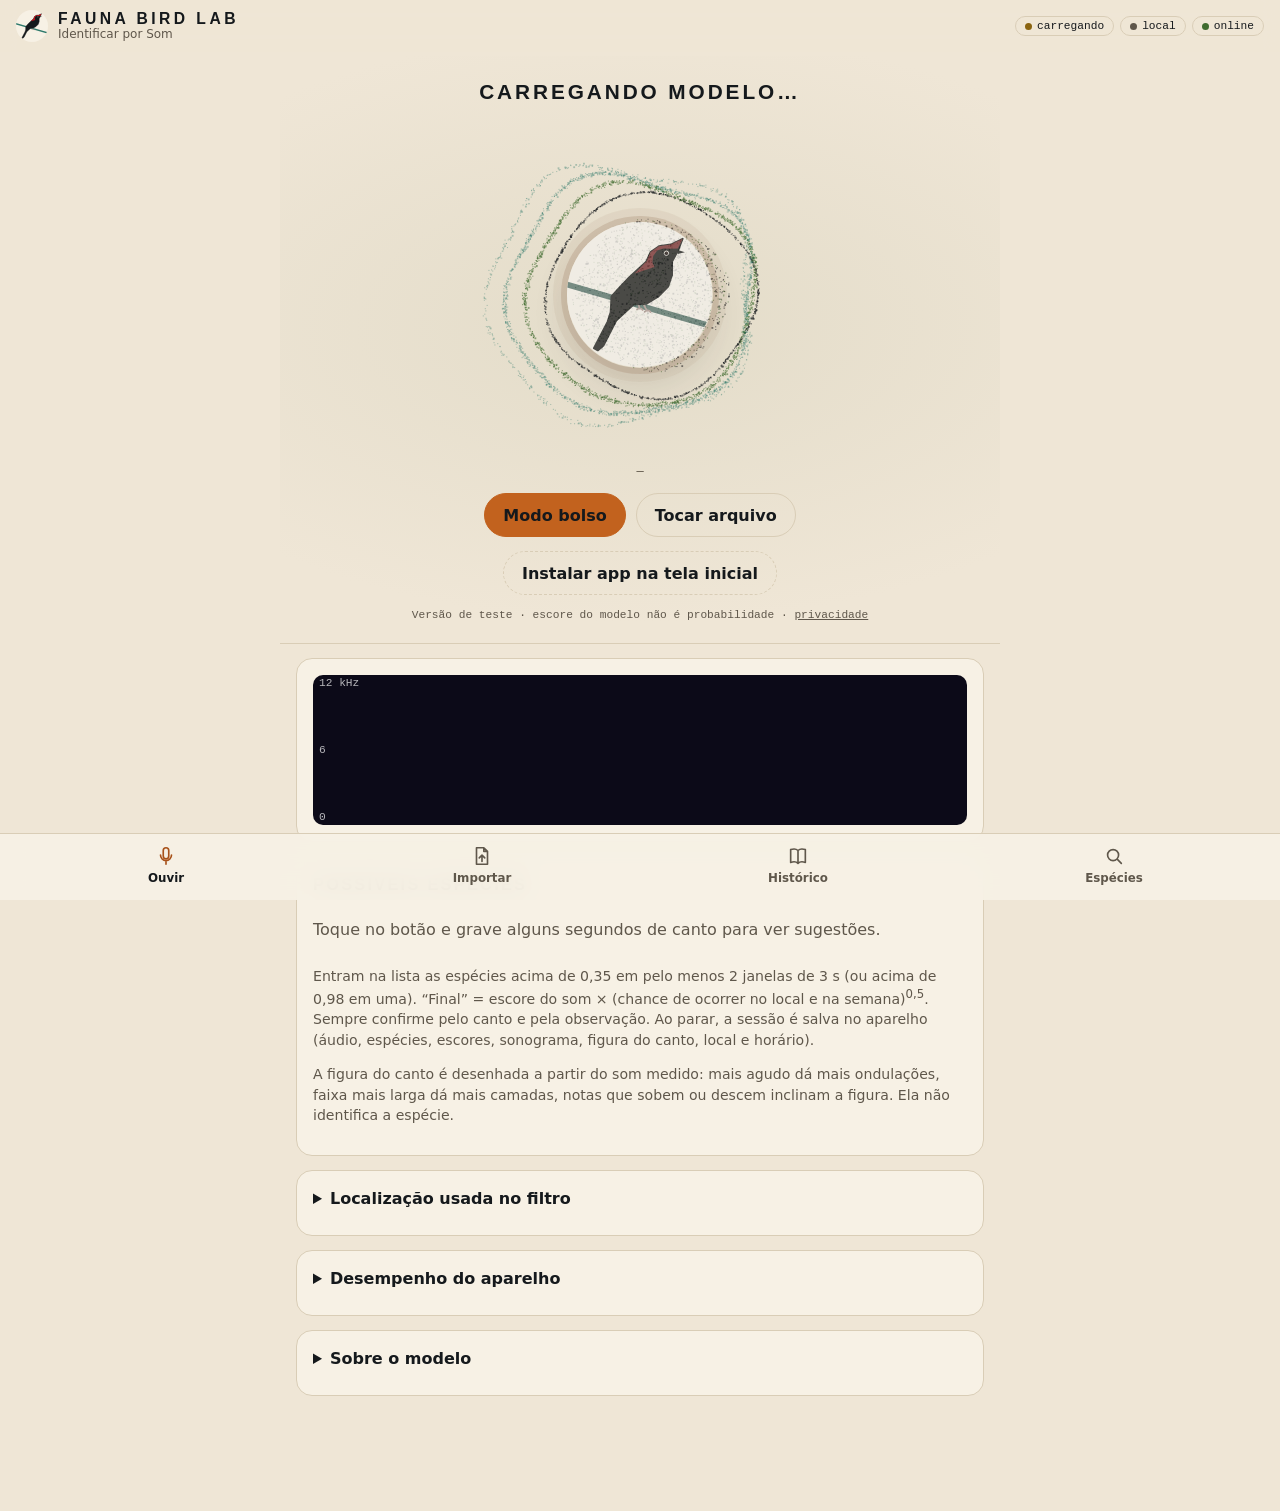
==== commit 324c7814: "Fauna Bird Lab 0.9.0: identidade Raízes do canto v2 Cores noite e creme, títulos em caixa alta espaç" ====
--- a/app/index.html
+++ b/app/index.html
@@ -1,193 +1,194 @@
-<!doctype html>
-<html lang="pt-BR">
-<head>
-<meta charset="utf-8">
-<meta name="viewport" content="width=device-width, initial-scale=1, viewport-fit=cover">
-<meta name="theme-color" content="#0D0D0F" media="(prefers-color-scheme: dark)">
-<meta name="theme-color" content="#F2EDE4" media="(prefers-color-scheme: light)">
-<title>Fauna Bird Lab</title>
-<link rel="manifest" href="manifest.webmanifest">
-<link rel="icon" href="icone.svg" type="image/svg+xml">
-<link rel="apple-touch-icon" href="icone-192.png">
-<link rel="stylesheet" href="app.css">
-</head>
-<body>
-<svg width="0" height="0" style="position:absolute" aria-hidden="true">
-  <defs>
-    <!-- soldadinho (Antilophia galeata): corpo em --ave, topete em --topete; ver design/soldadinho.md -->
-    <symbol id="marca" viewBox="-100 -100 210 230"><path d="M64 -28 L86 -32 L66 -44 C64 -66 46 -78 28 -76 C6 -74 -6 -58 -10 -40 C-40 -30 -62 -2 -62 30 C-62 48 -56 60 -48 68 L-86 112 L-72 120 L-32 80 C-10 88 22 82 40 62 C58 42 64 14 58 -6 C62 -14 64 -20 64 -28 Z" style="fill: var(--ave, currentColor)"/><path d="M-6 -56 C6 -84 40 -94 70 -74 C84 -64 92 -56 96 -48 C82 -56 66 -60 50 -60 C30 -60 10 -52 -10 -42 C-34 -32 -50 -6 -52 20 C-54 -8 -38 -40 -6 -56 Z" style="fill: var(--topete, currentColor)"/></symbol>
-    <symbol id="i-ouvir" viewBox="0 0 24 24"><path d="M12 3a3 3 0 0 0-3 3v6a3 3 0 0 0 6 0V6a3 3 0 0 0-3-3zM6 11a6 6 0 0 0 12 0M12 17v4" fill="none" stroke="currentColor" stroke-width="1.8" stroke-linecap="round"/></symbol>
-    <symbol id="i-arq" viewBox="0 0 24 24"><path d="M6 3h8l4 4v14H6zM14 3v4h4M9 14l3-3 3 3M12 11v7" fill="none" stroke="currentColor" stroke-width="1.8" stroke-linecap="round" stroke-linejoin="round"/></symbol>
-    <symbol id="i-livro" viewBox="0 0 24 24"><path d="M4 5c3-1 6-1 8 1 2-2 5-2 8-1v14c-3-1-6-1-8 1-2-2-5-2-8-1zM12 6v14" fill="none" stroke="currentColor" stroke-width="1.8" stroke-linejoin="round"/></symbol>
-    <symbol id="i-busca" viewBox="0 0 24 24"><circle cx="11" cy="11" r="6" fill="none" stroke="currentColor" stroke-width="1.8"/><path d="M16 16l4 4" stroke="currentColor" stroke-width="1.8" stroke-linecap="round"/></symbol>
-  </defs>
-</svg>
-
-<header class="topo">
-  <svg class="simbolo" aria-hidden="true" style="--ave: currentColor"><use href="#marca"/></svg>
-  <div class="nome">Fauna Bird Lab<small id="subtitulo">Identificar por Som</small></div>
-  <div class="chips">
-    <span class="chip" id="chip-modelo"><i></i>modelo</span>
-    <span class="chip" id="chip-local"><i></i>local</span>
-    <span class="chip" id="chip-rede"><i></i>rede</span>
-  </div>
-</header>
-
-<main>
-  <!-- ============ OUVIR ============ -->
-  <div class="aba" id="aba-som">
-    <section class="ouvir">
-      <p class="chamada" id="chamada">Carregando modelo…</p>
-      <p class="palpite" id="palpite" aria-live="polite"></p>
-      <div class="orbe" id="orbe">
-        <canvas id="figura" aria-hidden="true"></canvas>
-        <span class="anel-o"></span><span class="anel-o"></span><span class="anel-o"></span>
-        <button class="bt-ouvir" id="btn-gravar" disabled aria-label="Carregando modelo…">
-          <svg class="ic-marca" aria-hidden="true"><use href="#marca"/></svg>
-          <span class="ic-parar" aria-hidden="true"></span>
-        </button>
-      </div>
-      <div class="aviso-mudo" id="aviso-mudo" role="alert" hidden>
-        <b>Microfone mudo há <span id="aviso-mudo-s">0</span> s</b>
-        <span>Outro app pode estar usando o microfone (ex.: Merlin) ou o Bird Lab saiu da tela. Feche o outro app e volte para cá.</span>
-      </div>
-      <p class="estado mono" id="estado">—</p>
-      <p class="salvo" id="salvo" hidden></p>
-      <div class="controles centro">
-        <button class="btn primario" id="btn-bolso" hidden>Modo bolso</button>
-        <label class="btn" id="btn-arquivo">Tocar arquivo<input type="file" id="arquivo" accept="audio/*,video/*" hidden></label>
-      </div>
-      <button class="btn instalar" id="btn-instalar" hidden>Instalar app na tela inicial</button>
-      <p class="aviso-exp">Versão de teste · escore do modelo não é probabilidade · <a href="privacidade.html">privacidade</a></p>
-    </section>
-
-    <section class="cartao">
-      <div class="espectro">
-        <canvas id="espectro" aria-label="Espectrograma ao vivo, 0 a 12 kHz"></canvas>
-        <div class="eixo"><span>12 kHz</span><span>6</span><span>0</span></div>
-      </div>
-    </section>
-
-    <section class="cartao">
-      <h2>Possíveis espécies</h2>
-      <ol class="lista" id="lista"><li class="vazio">Toque no botão e grave alguns segundos de canto para ver sugestões.</li></ol>
-      <p class="suave">Entram na lista as espécies acima de 0,35 em pelo menos 2 janelas de 3 s (ou acima de 0,98 em uma).
-        “Final” = escore do som × (chance de ocorrer no local e na semana)<sup>0,5</sup>. Sempre confirme pelo canto e pela observação.
-        Ao parar, a sessão é salva no aparelho (áudio, espécies, escores, sonograma, figura do canto, local e horário).</p>
-      <p class="suave">A figura do canto é desenhada a partir do som medido: mais agudo dá mais ondulações, faixa mais larga dá mais camadas,
-        notas que sobem ou descem inclinam a figura. Ela não identifica a espécie.</p>
-    </section>
-  </div>
-
-  <!-- ============ IMPORTAR ============ -->
-  <div class="aba" id="aba-importar" hidden>
-    <section class="cartao">
-      <h2>Importar gravações</h2>
-      <p class="suave">MP3, WAV, M4A, FLAC (e outros que o navegador abrir). Cada arquivo é convertido para 32 kHz mono,
-        analisado em janelas de 3 s (passo 1 s) e salvo no histórico. Se o nome do arquivo tiver o nome científico
-        (ex.: <span class="mono">Pitangus_sulphuratus_XC248804.mp3</span>) ou o nome popular, ele vira o <b>rótulo provisório</b>
-        e entra no cálculo de TOP-1/3/5.</p>
-      <div class="controles">
-        <label class="btn primario grande">Escolher arquivos<input type="file" id="importar" accept="audio/*,.mp3,.wav,.m4a,.flac,.ogg,.opus" multiple hidden></label>
-      </div>
-      <p class="estado mono" id="estado-importar">—</p>
-    </section>
-    <section class="cartao" id="relatorio" hidden>
-      <h2>Relatório</h2>
-      <div id="metricas"></div>
-      <div class="tabela"><table id="tabela-relatorio"></table></div>
-      <div class="controles">
-        <button class="btn" id="btn-csv">Baixar CSV</button>
-        <button class="btn" id="btn-json">Baixar JSON</button>
-        <button class="btn" id="btn-relatorio-todos">Somar todos os importados</button>
-      </div>
-    </section>
-  </div>
-
-  <!-- ============ HISTÓRICO ============ -->
-  <div class="aba" id="aba-historico" hidden>
-    <section class="cartao" id="detalhe" hidden></section>
-    <section class="cartao">
-      <h2>Sessões salvas</h2>
-      <p class="suave" id="espaco">—</p>
-      <button class="btn" id="btn-planilha">Exportar para a planilha Merlin × Bird Lab (CSV)</button>
-      <button class="btn" id="btn-repetidas">Procurar gravações repetidas</button>
-      <p class="suave" id="estado-repetidas"></p>
-      <ol class="historico" id="historico"></ol>
-    </section>
-  </div>
-
-  <!-- ============ ESPÉCIES ============ -->
-  <div class="aba" id="aba-especies" hidden>
-    <section class="cartao">
-      <h2>Espécies</h2>
-      <input id="busca-especie" class="busca" type="search" placeholder="nome popular ou científico (ex.: bem-te-vi)" autocomplete="off">
-      <ul class="resultados" id="resultados-busca"></ul>
-      <p class="suave">Fotos e sons de fontes abertas (iNaturalist e Wikimedia Commons), sempre com autor e licença.
-        As fichas abertas com internet ficam guardadas para usar sem sinal. WikiAves e xeno-canto abrem no site deles.</p>
-    </section>
-    <section class="cartao" id="ficha-especie" hidden></section>
-  </div>
-
-  <details class="cartao">
-    <summary>Localização usada no filtro</summary>
-    <p id="local-texto" class="suave">—</p>
-    <div class="linha">
-      <label>Latitude <input id="lat" inputmode="decimal" placeholder="-16.68"></label>
-      <label>Longitude <input id="lon" inputmode="decimal" placeholder="-49.25"></label>
-    </div>
-    <div class="linha">
-      <button class="btn" id="btn-gps">Usar GPS</button>
-      <button class="btn" id="btn-manual">Usar estes valores</button>
-      <button class="btn" id="btn-sem-local">Sem filtro de local</button>
-    </div>
-  </details>
-
-  <details class="cartao" id="cartao-desempenho">
-    <summary>Desempenho do aparelho</summary>
-    <p class="suave">Mede quanto tempo o modelo leva por janela de 3 s neste aparelho (ao vivo e importando), a memória e o espaço usados.
-      Usa som sintético: mede velocidade, não acerto. Leva cerca de 1 minuto; deixe a tela ligada.</p>
-    <div class="controles">
-      <button class="btn primario" id="btn-medir">Medir agora</button>
-      <button class="btn" id="btn-medir-copiar" hidden>Copiar resultado</button>
-      <button class="btn" id="btn-medir-baixar" hidden>Baixar JSON</button>
-    </div>
-    <p class="estado mono" id="estado-medir">—</p>
-    <div class="tabela"><table id="tabela-medir"></table></div>
-  </details>
-
-  <details class="cartao">
-    <summary>Sobre o modelo</summary>
-    <p class="suave">BirdNET+ V3.0-preview3.1 (9.789 espécies) e Geomodelo V3.0.4 · K. Lisa Yang Center for Conservation
-      Bioacoustics (Cornell) e Chemnitz University of Technology · pesos sob Apache-2.0, distribuídos no
-      <a href="https://github.com/birdnet-team/birdnet-live-app">birdnet-live-app</a>. Nomes em português da taxonomia do mesmo projeto.
-      Roda no aparelho com ONNX Runtime Web (MIT); nenhum som sai do celular sem você mandar.</p>
-    <p class="suave">Fauna Bird Lab · versão de teste <span id="versao-app"></span> · <a href="privacidade.html">Aviso de privacidade</a> · <a href="diagnostico.html">Diagnóstico do aparelho</a> ·
-      <a href="creditos.html">Créditos e licenças</a> · contato: agrofort.projetos@gmail.com</p>
-  </details>
-</main>
-
-<div class="bolso" id="bolso" role="dialog" aria-label="Modo bolso: segure o dedo na tela por 2 segundos para voltar" hidden>
-  <div class="bolso-in" id="bolso-in">
-    <p>Ouvindo · <span id="bolso-tempo">0:00</span></p>
-    <p class="bolso-mudo" id="bolso-mudo" hidden>microfone mudo</p>
-    <p class="bolso-dica">Segure o dedo na tela por 2 s para voltar</p>
-    <div class="bolso-barra"><i></i></div>
-  </div>
-</div>
-
-<div class="faixa-versao" id="faixa-versao" role="status" hidden>
-  <span>Versão nova pronta. Entra quando você terminar.</span>
-  <button class="btn primario" id="btn-atualizar">Atualizar agora</button>
-</div>
-
-<nav class="abas" role="tablist">
-  <button role="tab" data-aba="som" aria-selected="true"><svg aria-hidden="true"><use href="#i-ouvir"/></svg>Ouvir</button>
-  <button role="tab" data-aba="importar" aria-selected="false"><svg aria-hidden="true"><use href="#i-arq"/></svg>Importar</button>
-  <button role="tab" data-aba="historico" aria-selected="false"><svg aria-hidden="true"><use href="#i-livro"/></svg>Histórico</button>
-  <button role="tab" data-aba="especies" aria-selected="false"><svg aria-hidden="true"><use href="#i-busca"/></svg>Espécies</button>
-</nav>
-<dialog id="envio-pesquisa" class="dialogo"></dialog>
-<script type="module" src="app.js"></script>
-</body>
-</html>
+<!doctype html>
+<html lang="pt-BR">
+<head>
+<meta charset="utf-8">
+<meta name="viewport" content="width=device-width, initial-scale=1, viewport-fit=cover">
+<meta name="theme-color" content="#15191C" media="(prefers-color-scheme: dark)">
+<meta name="theme-color" content="#EFE6D6" media="(prefers-color-scheme: light)">
+<title>Fauna Bird Lab</title>
+<link rel="manifest" href="manifest.webmanifest">
+<link rel="icon" href="icone.svg" type="image/svg+xml">
+<link rel="apple-touch-icon" href="icone-192.png">
+<link rel="stylesheet" href="app.css">
+</head>
+<body>
+<svg width="0" height="0" style="position:absolute" aria-hidden="true">
+  <defs>
+    <!-- símbolo oficial SYM-0001-B (soldadinho tirado da foto): disco, galho, ave; ver design/assets/approved -->
+    <clipPath id="disco-marca"><circle cx="378" cy="360" r="330"/></clipPath>
+    <symbol id="marca" viewBox="48 30 660 660"><circle cx="378" cy="360" r="330" style="fill: var(--disco)"/><path clip-path="url(#disco-marca)" d="M0 300 L760 520" style="stroke: var(--agua)" stroke-width="26" stroke-linecap="round"/><path d="M372 398 L378 424 M366 428 C372 420 386 420 392 430 M396 404 L412 434 M402 438 C408 430 422 430 428 440" fill="none" stroke="#C48E88" stroke-width="8" stroke-linecap="round"/><path d="M574 106 L553 160 L526 210 L526 270 L508 324 L462 370 L410 402 L352 404 L272 478 L214 592 L188 614 L170 604 L232 484 L246 440 L250 368 L284 330 L330 282 L408 210 L428 166 L466 140 L520 132 Z" style="fill: var(--ave); stroke: var(--ave)" stroke-width="8" stroke-linejoin="round"/><path d="M574 106 L552 150 L520 152 L486 150 L458 160 L440 184 L436 214 L446 234 L356 264 L410 208 L428 166 L466 140 L520 132 Z" style="fill: var(--topete)"/><path d="M552 157 L584 168 L551 175Z" style="fill: var(--ave)"/><circle cx="500" cy="172" r="10" fill="#2A1010" style="stroke: var(--disco)" stroke-width="4"/></symbol>
+    <symbol id="i-ouvir" viewBox="0 0 24 24"><path d="M12 3a3 3 0 0 0-3 3v6a3 3 0 0 0 6 0V6a3 3 0 0 0-3-3zM6 11a6 6 0 0 0 12 0M12 17v4" fill="none" stroke="currentColor" stroke-width="1.8" stroke-linecap="round"/></symbol>
+    <symbol id="i-arq" viewBox="0 0 24 24"><path d="M6 3h8l4 4v14H6zM14 3v4h4M9 14l3-3 3 3M12 11v7" fill="none" stroke="currentColor" stroke-width="1.8" stroke-linecap="round" stroke-linejoin="round"/></symbol>
+    <symbol id="i-livro" viewBox="0 0 24 24"><path d="M4 5c3-1 6-1 8 1 2-2 5-2 8-1v14c-3-1-6-1-8 1-2-2-5-2-8-1zM12 6v14" fill="none" stroke="currentColor" stroke-width="1.8" stroke-linejoin="round"/></symbol>
+    <symbol id="i-busca" viewBox="0 0 24 24"><circle cx="11" cy="11" r="6" fill="none" stroke="currentColor" stroke-width="1.8"/><path d="M16 16l4 4" stroke="currentColor" stroke-width="1.8" stroke-linecap="round"/></symbol>
+  </defs>
+</svg>
+
+<header class="topo">
+  <svg class="simbolo" aria-hidden="true"><use href="#marca"/></svg>
+  <div class="nome">Fauna Bird Lab<small id="subtitulo">Identificar por Som</small></div>
+  <div class="chips">
+    <span class="chip" id="chip-modelo"><i></i>modelo</span>
+    <span class="chip" id="chip-local"><i></i>local</span>
+    <span class="chip" id="chip-rede"><i></i>rede</span>
+  </div>
+</header>
+
+<main>
+  <!-- ============ OUVIR ============ -->
+  <div class="aba" id="aba-som">
+    <section class="ouvir">
+      <p class="chamada" id="chamada">Carregando modelo…</p>
+      <p class="palpite" id="palpite" aria-live="polite"></p>
+      <div class="orbe" id="orbe">
+        <canvas id="figura" aria-hidden="true"></canvas>
+        <span class="anel-o"></span><span class="anel-o"></span><span class="anel-o"></span>
+        <button class="bt-ouvir" id="btn-gravar" disabled aria-label="Carregando modelo…">
+          <svg class="ic-marca" aria-hidden="true"><use href="#marca"/></svg>
+          <span class="ic-parar" aria-hidden="true"></span>
+        </button>
+      </div>
+      <div class="aviso-mudo" id="aviso-mudo" role="alert" hidden>
+        <b>Microfone mudo há <span id="aviso-mudo-s">0</span> s</b>
+        <span>Outro app pode estar usando o microfone (ex.: Merlin) ou o Bird Lab saiu da tela. Feche o outro app e volte para cá.</span>
+      </div>
+      <p class="estado mono" id="estado">—</p>
+      <p class="salvo" id="salvo" hidden></p>
+      <div class="controles centro">
+        <button class="btn primario" id="btn-bolso" hidden>Modo bolso</button>
+        <label class="btn" id="btn-arquivo">Tocar arquivo<input type="file" id="arquivo" accept="audio/*,video/*" hidden></label>
+      </div>
+      <button class="btn instalar" id="btn-instalar" hidden>Instalar app na tela inicial</button>
+      <p class="aviso-exp">Versão de teste · escore do modelo não é probabilidade · <a href="privacidade.html">privacidade</a></p>
+    </section>
+
+    <section class="cartao">
+      <div class="espectro">
+        <canvas id="espectro" aria-label="Espectrograma ao vivo, 0 a 12 kHz"></canvas>
+        <div class="eixo"><span>12 kHz</span><span>6</span><span>0</span></div>
+      </div>
+    </section>
+
+    <section class="cartao">
+      <h2>Possíveis espécies</h2>
+      <ol class="lista" id="lista"><li class="vazio">Toque no botão e grave alguns segundos de canto para ver sugestões.</li></ol>
+      <p class="suave">Entram na lista as espécies acima de 0,35 em pelo menos 2 janelas de 3 s (ou acima de 0,98 em uma).
+        “Final” = escore do som × (chance de ocorrer no local e na semana)<sup>0,5</sup>. Sempre confirme pelo canto e pela observação.
+        Ao parar, a sessão é salva no aparelho (áudio, espécies, escores, sonograma, figura do canto, local e horário).</p>
+      <p class="suave">A figura do canto é desenhada a partir do som medido: mais agudo dá mais ondulações, faixa mais larga dá mais camadas,
+        notas que sobem ou descem inclinam a figura. Ela não identifica a espécie.</p>
+    </section>
+  </div>
+
+  <!-- ============ IMPORTAR ============ -->
+  <div class="aba" id="aba-importar" hidden>
+    <section class="cartao">
+      <h2>Importar gravações</h2>
+      <p class="suave">MP3, WAV, M4A, FLAC (e outros que o navegador abrir). Cada arquivo é convertido para 32 kHz mono,
+        analisado em janelas de 3 s (passo 1 s) e salvo no histórico. Se o nome do arquivo tiver o nome científico
+        (ex.: <span class="mono">Pitangus_sulphuratus_XC248804.mp3</span>) ou o nome popular, ele vira o <b>rótulo provisório</b>
+        e entra no cálculo de TOP-1/3/5.</p>
+      <div class="controles">
+        <label class="btn primario grande">Escolher arquivos<input type="file" id="importar" accept="audio/*,.mp3,.wav,.m4a,.flac,.ogg,.opus" multiple hidden></label>
+      </div>
+      <p class="estado mono" id="estado-importar">—</p>
+    </section>
+    <section class="cartao" id="relatorio" hidden>
+      <h2>Relatório</h2>
+      <div id="metricas"></div>
+      <div class="tabela"><table id="tabela-relatorio"></table></div>
+      <div class="controles">
+        <button class="btn" id="btn-csv">Baixar CSV</button>
+        <button class="btn" id="btn-json">Baixar JSON</button>
+        <button class="btn" id="btn-relatorio-todos">Somar todos os importados</button>
+      </div>
+    </section>
+  </div>
+
+  <!-- ============ HISTÓRICO ============ -->
+  <div class="aba" id="aba-historico" hidden>
+    <section class="cartao" id="detalhe" hidden></section>
+    <section class="cartao">
+      <h2>Sessões salvas</h2>
+      <p class="suave" id="espaco">—</p>
+      <button class="btn" id="btn-planilha">Exportar para a planilha Merlin × Bird Lab (CSV)</button>
+      <button class="btn" id="btn-repetidas">Procurar gravações repetidas</button>
+      <p class="suave" id="estado-repetidas"></p>
+      <ol class="historico" id="historico"></ol>
+    </section>
+  </div>
+
+  <!-- ============ ESPÉCIES ============ -->
+  <div class="aba" id="aba-especies" hidden>
+    <section class="cartao">
+      <h2>Espécies</h2>
+      <input id="busca-especie" class="busca" type="search" placeholder="nome popular ou científico (ex.: bem-te-vi)" autocomplete="off">
+      <ul class="resultados" id="resultados-busca"></ul>
+      <p class="suave">Fotos e sons de fontes abertas (iNaturalist e Wikimedia Commons), sempre com autor e licença.
+        As fichas abertas com internet ficam guardadas para usar sem sinal. WikiAves e xeno-canto abrem no site deles.</p>
+    </section>
+    <section class="cartao" id="ficha-especie" hidden></section>
+  </div>
+
+  <details class="cartao">
+    <summary>Localização usada no filtro</summary>
+    <p id="local-texto" class="suave">—</p>
+    <div class="linha">
+      <label>Latitude <input id="lat" inputmode="decimal" placeholder="-16.68"></label>
+      <label>Longitude <input id="lon" inputmode="decimal" placeholder="-49.25"></label>
+    </div>
+    <div class="linha">
+      <button class="btn" id="btn-gps">Usar GPS</button>
+      <button class="btn" id="btn-manual">Usar estes valores</button>
+      <button class="btn" id="btn-sem-local">Sem filtro de local</button>
+    </div>
+  </details>
+
+  <details class="cartao" id="cartao-desempenho">
+    <summary>Desempenho do aparelho</summary>
+    <p class="suave">Mede quanto tempo o modelo leva por janela de 3 s neste aparelho (ao vivo e importando), a memória e o espaço usados.
+      Usa som sintético: mede velocidade, não acerto. Leva cerca de 1 minuto; deixe a tela ligada.</p>
+    <div class="controles">
+      <button class="btn primario" id="btn-medir">Medir agora</button>
+      <button class="btn" id="btn-medir-copiar" hidden>Copiar resultado</button>
+      <button class="btn" id="btn-medir-baixar" hidden>Baixar JSON</button>
+    </div>
+    <p class="estado mono" id="estado-medir">—</p>
+    <div class="tabela"><table id="tabela-medir"></table></div>
+  </details>
+
+  <details class="cartao">
+    <summary>Sobre o modelo</summary>
+    <p class="suave">BirdNET+ V3.0-preview3.1 (9.789 espécies) e Geomodelo V3.0.4 · K. Lisa Yang Center for Conservation
+      Bioacoustics (Cornell) e Chemnitz University of Technology · pesos sob Apache-2.0, distribuídos no
+      <a href="https://github.com/birdnet-team/birdnet-live-app">birdnet-live-app</a>. Nomes em português da taxonomia do mesmo projeto.
+      Roda no aparelho com ONNX Runtime Web (MIT); nenhum som sai do celular sem você mandar.</p>
+    <p class="suave">Fauna Bird Lab · versão de teste <span id="versao-app"></span> · <a href="privacidade.html">Aviso de privacidade</a> · <a href="diagnostico.html">Diagnóstico do aparelho</a> ·
+      <a href="creditos.html">Créditos e licenças</a> · contato: agrofort.projetos@gmail.com</p>
+  </details>
+</main>
+
+<div class="bolso" id="bolso" role="dialog" aria-label="Modo bolso: segure o dedo na tela por 2 segundos para voltar" hidden>
+  <div class="bolso-in" id="bolso-in">
+    <p>Ouvindo · <span id="bolso-tempo">0:00</span></p>
+    <p class="bolso-mudo" id="bolso-mudo" hidden>microfone mudo</p>
+    <p class="bolso-dica">Segure o dedo na tela por 2 s para voltar</p>
+    <div class="bolso-barra"><i></i></div>
+  </div>
+</div>
+
+<div class="faixa-versao" id="faixa-versao" role="status" hidden>
+  <span>Versão nova pronta. Entra quando você terminar.</span>
+  <button class="btn primario" id="btn-atualizar">Atualizar agora</button>
+</div>
+
+<nav class="abas" role="tablist">
+  <button role="tab" data-aba="som" aria-selected="true"><svg aria-hidden="true"><use href="#i-ouvir"/></svg>Ouvir</button>
+  <button role="tab" data-aba="importar" aria-selected="false"><svg aria-hidden="true"><use href="#i-arq"/></svg>Importar</button>
+  <button role="tab" data-aba="historico" aria-selected="false"><svg aria-hidden="true"><use href="#i-livro"/></svg>Histórico</button>
+  <button role="tab" data-aba="especies" aria-selected="false"><svg aria-hidden="true"><use href="#i-busca"/></svg>Espécies</button>
+</nav>
+<dialog id="envio-pesquisa" class="dialogo"></dialog>
+<script type="module" src="app.js"></script>
+</body>
+</html>
--- a/app/app.css
+++ b/app/app.css
@@ -1,28 +1,32 @@
-/* Fauna Bird Lab 0.8 · identidade Soldadinho (Antilophia galeata), design system em design/soldadinho.md.
-   Escuro (padrão) = a ave na mata: preto, carmim do topete, verde desfocado ao fundo, galho como linha.
-   Claro = papel de caderno de campo com as mesmas cores. Vermelho só para o que importa: gravar, achado, alerta.
-   Fontes do sistema (o app roda offline): serifa nos títulos no lugar da Gloock. */
+/* Fauna Bird Lab 0.9 · identidade Raízes do canto v2 (aprovada em 22/10/2026).
+   Livro: design/raizes-v2 · símbolo oficial SYM-0001-B (soldadinho tirado da foto) em design/assets/approved.
+   Escuro (padrão) = noite de campo, tinta creme. Claro = papel creme, tinta noite.
+   Regras: carmim (--especie) só na ave; polpa (--pri, a renomear para --acao) só em gravar e achado;
+   folha (--ok) só para confirmado. Títulos em caixa alta espaçada (Josefin Sans), texto Work Sans, dados DM Mono.
+   O app roda offline e ainda não embute as fontes: aparecem as reservas do sistema. */
 :root {
-  --fundo: #0D0D0F; --cartao: #16181A; --cartao2: #1C1F21; --borda: #2A2C30; --texto: #F2EDE4; --suave: #A69C8E;
-  --pri: #D7141A; --pri2: #9E0F14; --vivo: #F0453F; --sobre-pri: #F2EDE4;
-  --ok: #8DB066; --aviso: #E0B44C; --iris: #F08A4B;
-  --p1: #3E5A2C; --p2: #7FA05A; --p3: #D7141A; --modo: escuro;
-  --halo-a: #1B2716; --halo-b: #0D0D0F; --sombra: rgba(0,0,0,.55);
-  --mata: #3E5A2C; --folha: #7FA05A; --galho: #C9B79C; --ave: #0D0D0F; --topete: #F2EDE4;
+  --fundo: #15191C; --cartao: #1C2226; --cartao2: #222A2F; --borda: #2C3338; --texto: #EFE6D6; --suave: #A9A091;
+  --pri: #E07A2F; --pri2: #B85F20; --vivo: #E8914E; --sobre-pri: #15191C;
+  --ok: #8DB066; --aviso: #E0B44C; --iris: #F0705A;
+  --p1: #4E9A8A; --p2: #8DB066; --p3: #EFE6D6; --modo: escuro;
+  --halo-a: #1A2624; --halo-b: #15191C; --sombra: rgba(0,0,0,.55);
+  --agua: #4E9A8A; --especie: #D7141A; --disco: #EFE6D6; --ave: #15191C; --topete: #D7141A;
+  --mata: #4E9A8A; --folha: #8DB066; --galho: #A9A091;
   --raio: 16px;
-  --f-titulo: "Gloock", "Iowan Old Style", Georgia, "Noto Serif", "Times New Roman", serif;
-  --f-texto: "Figtree", system-ui, "Segoe UI", Roboto, sans-serif;
+  --f-titulo: "Josefin Sans", "Century Gothic", "Futura", "Avenir Next", "Segoe UI", sans-serif;
+  --f-texto: "Work Sans", system-ui, "Segoe UI", Roboto, sans-serif;
   --f-mono: "DM Mono", ui-monospace, "Cascadia Mono", "Roboto Mono", Consolas, monospace;
   color-scheme: dark;
 }
 @media (prefers-color-scheme: light) {
   :root {
-    --fundo: #F2EDE4; --cartao: #FBF8F2; --cartao2: #F6F1E8; --borda: #DDD3C4; --texto: #17130F; --suave: #6B6155;
-    --pri: #C21017; --pri2: #7E0B10; --vivo: #B0121A; --sobre-pri: #FBF8F2;
-    --ok: #3E5A2C; --aviso: #8A6410; --iris: #B4441C;
-    --p1: #7FA05A; --p2: #3E5A2C; --p3: #C21017; --modo: claro;
-    --halo-a: #E3EAD6; --halo-b: #F2EDE4; --sombra: rgba(40,30,20,.16);
-    --mata: #3E5A2C; --folha: #5F7F3E; --galho: #8C7A5E; --ave: #17130F; --topete: #FBF8F2;
+    --fundo: #EFE6D6; --cartao: #F7F1E5; --cartao2: #E9DFCC; --borda: #D9CDB6; --texto: #15191C; --suave: #5F574B;
+    --pri: #C2621E; --pri2: #8E4514; --vivo: #A8521A; --sobre-pri: #15191C;
+    --ok: #3F6B2E; --aviso: #8A6410; --iris: #B23A26;
+    --p1: #2F7A6C; --p2: #3F6B2E; --p3: #15191C; --modo: claro;
+    --halo-a: #E3DCC9; --halo-b: #EFE6D6; --sombra: rgba(30,25,15,.16);
+    --agua: #2F7A6C; --especie: #C8141C; --disco: #F7F1E5; --ave: #15191C; --topete: #C8141C;
+    --mata: #2F7A6C; --folha: #3F6B2E; --galho: #5F574B;
     color-scheme: light;
   }
 }
@@ -32,14 +36,15 @@
 button, input, select, textarea { font: inherit; color: inherit; }
 :focus-visible { outline: 3px solid var(--vivo); outline-offset: 2px; }
 .mono { font-family: var(--f-mono); font-size: .85em; }
-h2 { font-family: var(--f-titulo); font-size: 1.3rem; font-weight: 400; margin: 0 0 .6em; }
+h2 { font-family: var(--f-titulo); font-size: 1.02rem; font-weight: 700; letter-spacing: .14em; text-transform: uppercase; margin: 0 0 .7em; }
 a { color: var(--vivo); }
 
 /* topo */
 header.topo { display: flex; align-items: center; gap: 10px; padding: calc(10px + env(safe-area-inset-top, 0px)) 16px 10px;
   background: color-mix(in srgb, var(--fundo) 86%, transparent); backdrop-filter: blur(10px); position: sticky; top: 0; z-index: 5; }
-header.topo .simbolo { width: 30px; height: 30px; flex: none; color: var(--texto); --topete: var(--pri); }
-header.topo .nome { font-family: var(--f-titulo); font-weight: 400; font-size: 1.2rem; line-height: 1.1; white-space: nowrap; }
+header.topo .simbolo { width: 32px; height: 32px; flex: none; }
+header.topo .nome { font-family: var(--f-titulo); font-weight: 700; font-size: .98rem; letter-spacing: .22em; text-transform: uppercase; line-height: 1.15; white-space: nowrap; }
+header.topo .nome small { letter-spacing: 0; text-transform: none; }
 header.topo .nome small { display: block; font-family: var(--f-texto); font-weight: 400; font-size: .75rem; color: var(--suave); }
 .chips { margin-left: auto; display: flex; gap: 6px; flex-wrap: wrap; justify-content: flex-end; }
 .chip { font: .7rem var(--f-mono); display: inline-flex; align-items: center; gap: 5px; padding: 3px 9px; border-radius: 99px;
@@ -54,27 +59,24 @@
 
 /* ===== tela Ouvir ===== */
 .ouvir { display: flex; flex-direction: column; align-items: center; gap: 4px; padding: 18px 0 22px; margin: 0 -16px 14px;
-  background:   /* mata desfocada atrás da ave (bokeh) */
-    radial-gradient(70px 70px at 14% 22%, color-mix(in srgb, var(--folha) 22%, transparent), transparent 70%),
-    radial-gradient(110px 110px at 88% 30%, color-mix(in srgb, var(--mata) 40%, transparent), transparent 70%),
-    radial-gradient(90px 90px at 80% 82%, color-mix(in srgb, var(--folha) 16%, transparent), transparent 70%),
-    radial-gradient(110% 70% at 50% 46%, var(--halo-a), var(--halo-b) 72%);
-  border-bottom: 1px solid color-mix(in srgb, var(--galho) 35%, transparent); }
-.chamada { font: 400 1.75rem/1.15 var(--f-titulo); text-align: center; margin: 6px 16px 0; text-wrap: balance; }
+  background: radial-gradient(110% 70% at 50% 46%, var(--halo-a), var(--halo-b) 72%);
+  border-bottom: 1px solid var(--borda); }
+.chamada { font: 700 1.3rem/1.2 var(--f-titulo); letter-spacing: .14em; text-transform: uppercase; text-align: center; margin: 6px 16px 0; text-wrap: balance; }
 .palpite { font: .82rem var(--f-mono); color: var(--vivo); min-height: 1.3em; margin: 0 16px; text-align: center; }
 .orbe { position: relative; width: min(330px, 92vw); aspect-ratio: 1; display: flex; align-items: center; justify-content: center; }
 .orbe canvas { position: absolute; inset: -6%; width: 112%; height: 112%; pointer-events: none; }
 .bt-ouvir { position: relative; width: 44%; aspect-ratio: 1; border-radius: 50%; border: 0; cursor: pointer;
-  background: var(--pri); color: var(--sobre-pri); --ave: #0D0D0F; --topete: #F2EDE4;
+  background: transparent; color: #15191C; --ave: #15191C; --topete: var(--especie);
   display: flex; align-items: center; justify-content: center;
-  box-shadow: 0 0 0 8px color-mix(in srgb, var(--pri) 22%, transparent), 0 0 0 16px color-mix(in srgb, var(--pri) 9%, transparent),
+  box-shadow: 0 0 0 6px color-mix(in srgb, var(--pri) 30%, transparent), 0 0 0 14px color-mix(in srgb, var(--pri) 10%, transparent),
     0 18px 40px var(--sombra);
   transition: transform .35s cubic-bezier(.3,.7,.2,1); -webkit-tap-highlight-color: transparent; }
 .bt-ouvir:hover { transform: scale(1.04); }
 .bt-ouvir:disabled { cursor: wait; filter: saturate(.4); opacity: .75; }
-.bt-ouvir .ic-marca { width: 64%; height: 64%; }
+.bt-ouvir .ic-marca { position: absolute; inset: 0; width: 100%; height: 100%; }
+.bt-ouvir .ic-parar { position: relative; }
 .bt-ouvir .ic-parar { display: none; width: 28%; height: 28%; border-radius: 6px; background: currentColor; }
-.bt-ouvir.parar .ic-marca { display: none; }
+.bt-ouvir.parar .ic-marca { display: block; opacity: .25; }
 .bt-ouvir.parar .ic-parar { display: block; }
 .orbe.ouvindo .bt-ouvir { animation: pulsa 1.1s ease-in-out infinite; }
 @keyframes pulsa { 50% { transform: scale(.94); } }
@@ -108,7 +110,7 @@
 .lista { list-style: none; margin: 0; padding: 0; }
 .lista li { display: grid; grid-template-columns: 1fr auto; gap: 2px 10px; padding: 10px 0; border-top: 1px solid var(--borda); }
 .lista li:first-child { border-top: 0; }
-.lista li:first-child:not(.vazio) .nome { font: 400 1.5rem var(--f-titulo); }
+.lista li:first-child:not(.vazio) .nome { font: 700 1.15rem/1.25 var(--f-titulo); letter-spacing: .1em; text-transform: uppercase; }
 .lista li:first-child:not(.vazio) .escore { color: var(--vivo); }
 .lista .vazio { display: block; color: var(--suave); }
 .lista .nome { font-weight: 700; }
@@ -132,7 +134,7 @@
 .abas button { flex: 1; min-height: 52px; border: 0; background: none; cursor: pointer; color: var(--suave);
   display: flex; flex-direction: column; align-items: center; justify-content: center; gap: 3px; font-size: .74rem; font-weight: 600; }
 .abas button svg { width: 22px; height: 22px; }
-.abas { border-top-color: color-mix(in srgb, var(--mata) 70%, var(--borda)); }
+.abas { border-top-color: var(--borda); }
 .abas button[aria-selected="true"] { color: var(--texto); }
 .abas button[aria-selected="true"] svg { color: var(--vivo); }
 .salvo { margin: 8px 0 0; font-size: .9rem; }
@@ -166,7 +168,7 @@
 
 /* ficha de campo */
 .ficha { border-top: 1px solid var(--borda); margin-top: 12px; padding-top: 10px; display: grid; gap: 8px; }
-.ficha h3 { font-family: var(--f-titulo); font-weight: 400; margin: 0; font-size: 1.1rem; }
+.ficha h3 { font-family: var(--f-titulo); font-weight: 700; letter-spacing: .12em; text-transform: uppercase; margin: 0; font-size: .95rem; }
 .ficha label { display: flex; flex-direction: column; font-size: .85rem; gap: 3px; flex: 1; min-width: 140px; }
 .ficha input, .ficha textarea, .ficha select { padding: 8px; border: 1px solid var(--borda); border-radius: 10px; background: var(--fundo); min-height: 40px; }
 .ficha .linha { margin-top: 0; }
@@ -234,3 +236,9 @@
 .outros-grupos { display: flex !important; flex-direction: column; gap: 3px; font-size: .82rem; color: var(--suave); }
 .outros-grupos .rot { font: .7rem var(--f-mono); text-transform: uppercase; letter-spacing: .06em; }
 .outros-grupos b { font-weight: 600; color: var(--texto); }
+
+/* ficha de espécie: quanto dela abre sem internet (0.8.1) */
+.offline-ficha { font-size: .82rem; color: var(--suave); border-left: 3px solid var(--borda); padding: 2px 0 2px 10px; margin: 6px 0; }
+.offline-ficha:empty { display: none; }
+.offline-ficha.ok { border-left-color: var(--ok); color: var(--texto); }
+.offline-ficha.falta { border-left-color: var(--aviso); color: var(--texto); }
